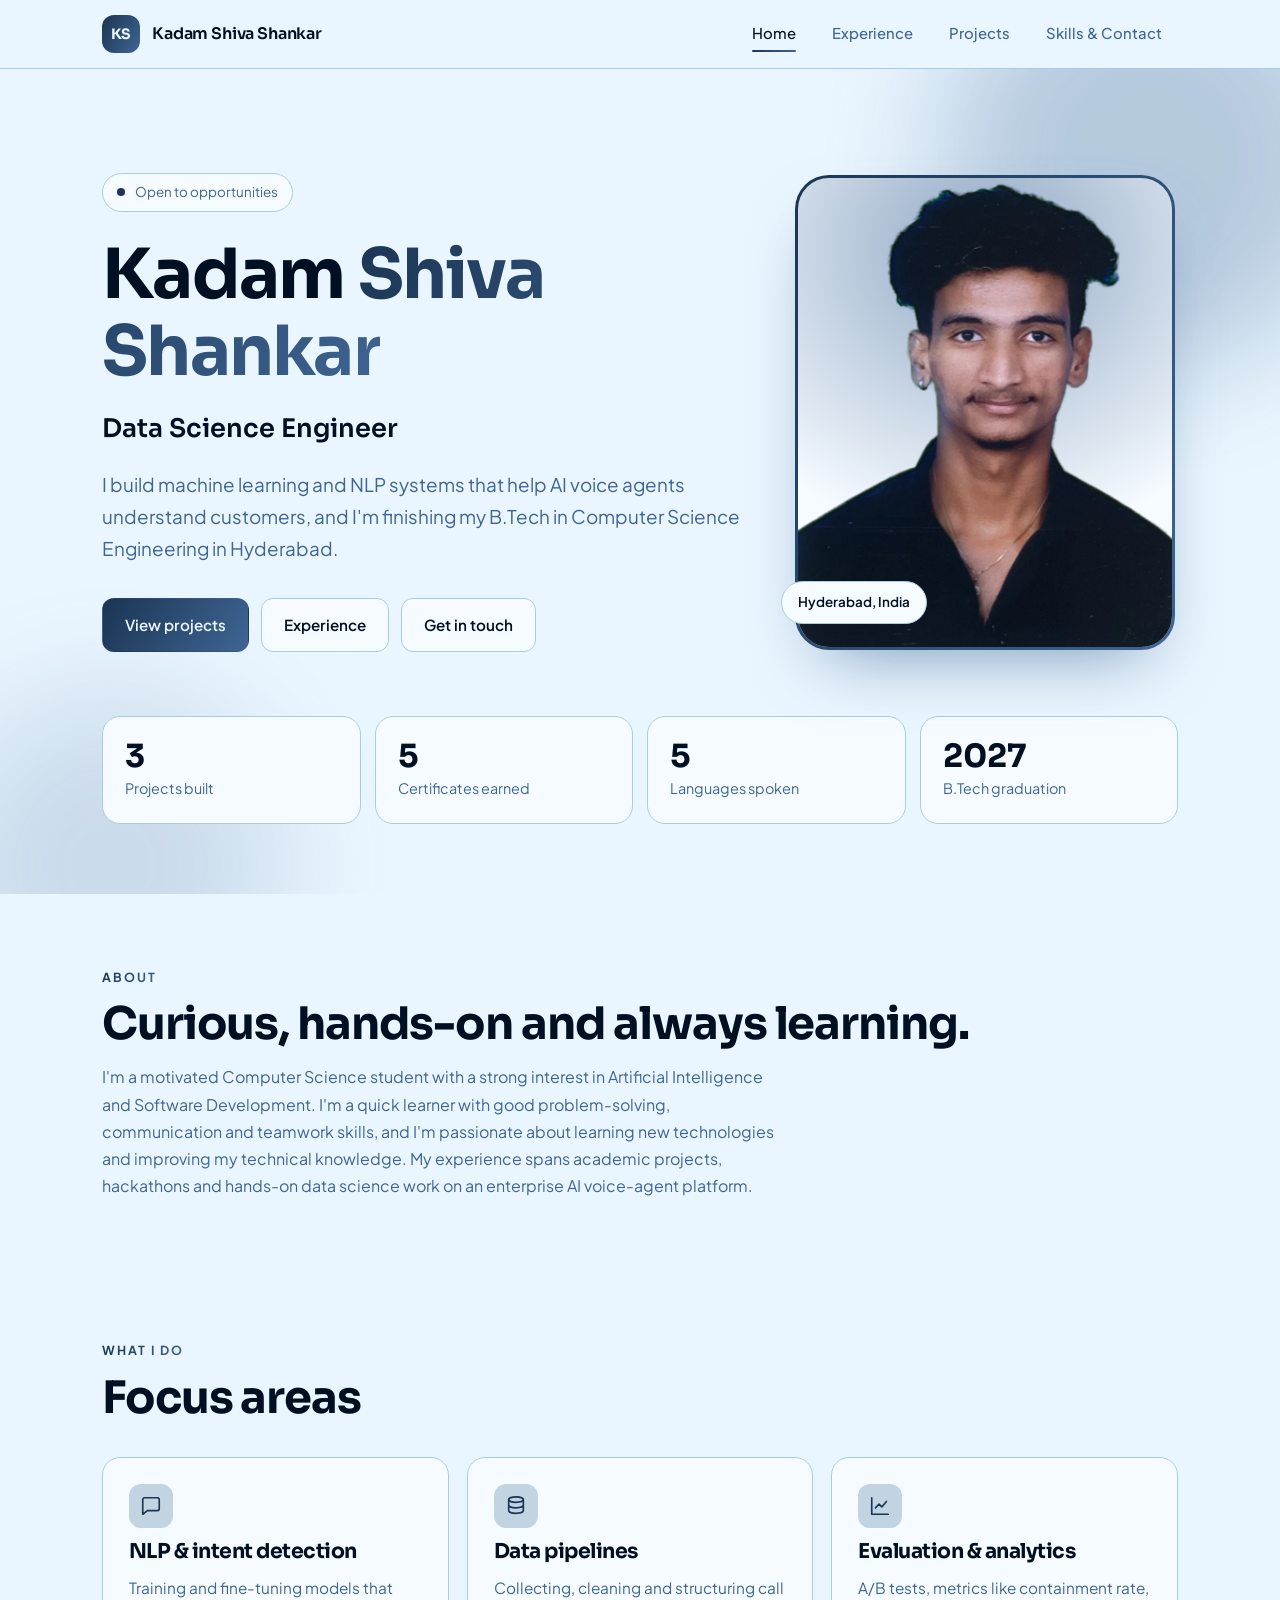
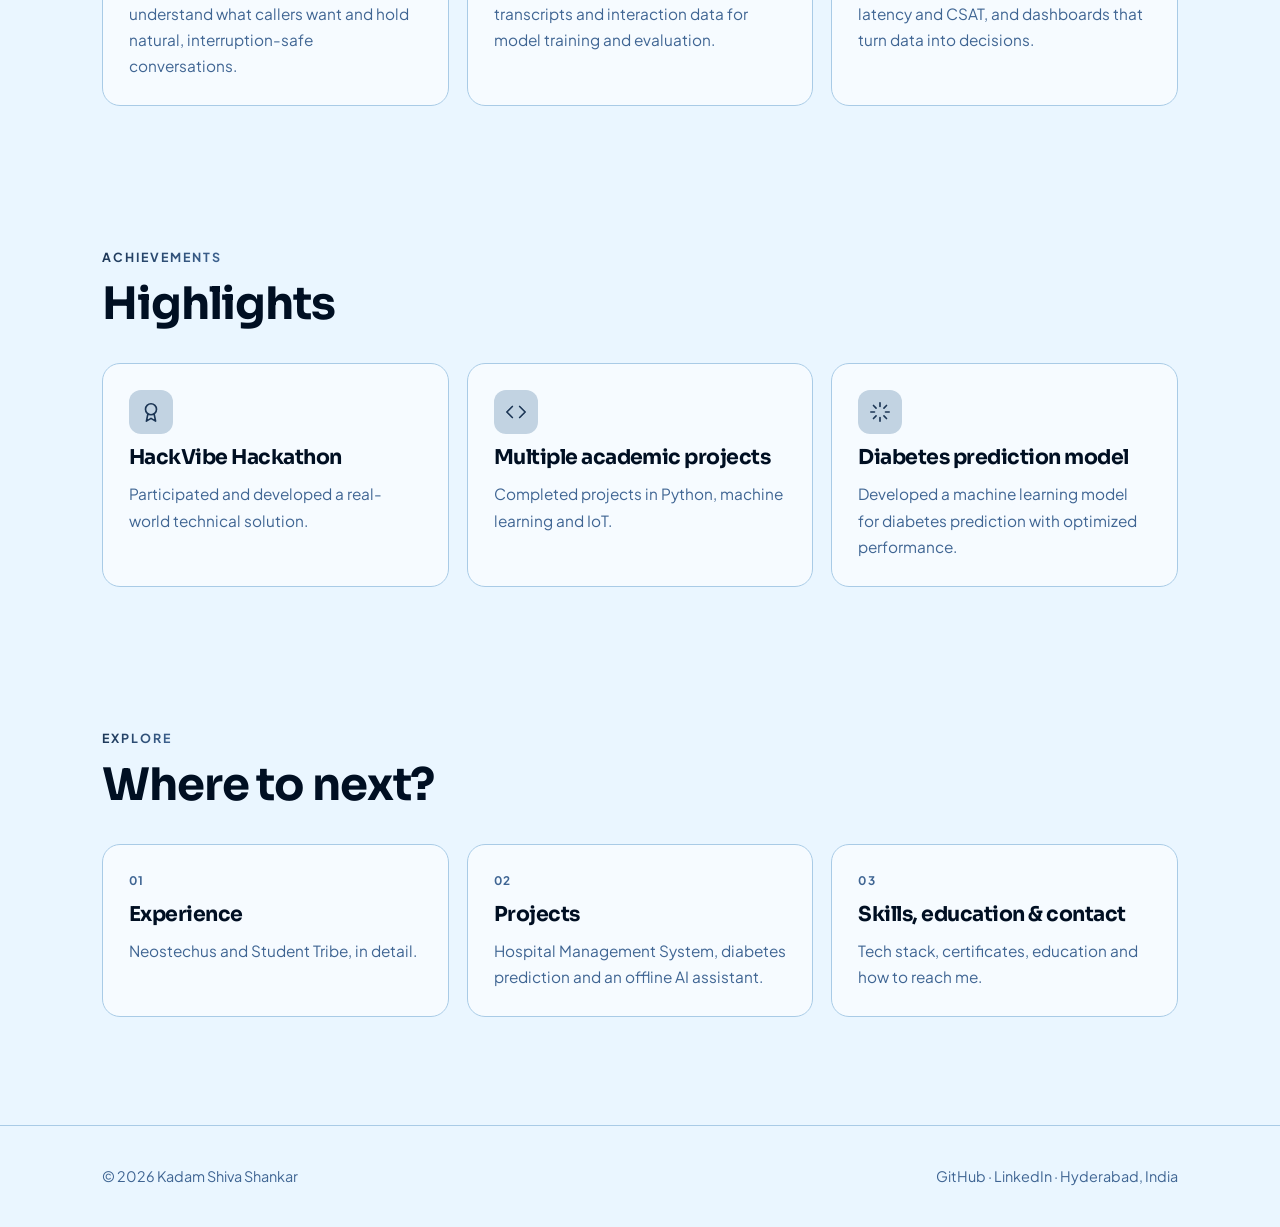
==== index.html @ c7c3165f "Add files via upload" ====
<!doctype html>
<html lang="en">
<head>
<meta charset="utf-8">
<meta name="viewport" content="width=device-width, initial-scale=1">
<title>Kadam Shiva Shankar — Data Science Engineer</title>
<meta name="description" content="Kadam Shiva Shankar is a Data Science Engineer and Computer Science student in Hyderabad, working on machine learning, NLP and AI voice agents.">
<meta property="og:title" content="Kadam Shiva Shankar — Data Science Engineer">
<meta property="og:description" content="Machine learning, NLP and AI voice agents. Based in Hyderabad, India.">
<meta property="og:type" content="website">
<link rel="preconnect" href="https://fonts.googleapis.com">
<link rel="preconnect" href="https://fonts.gstatic.com" crossorigin>
<link href="https://fonts.googleapis.com/css2?family=Plus+Jakarta+Sans:wght@400;500;600&family=Sora:wght@500;600;700&display=swap" rel="stylesheet">
<link rel="canonical" href="https://shivakadam22.com/">
<link rel="stylesheet" href="/styles.css">
</head>
<body>
<header class="nav"><div class="wrap">
  <a class="logo" href="/"><span class="mark">KS</span><span class="full">Kadam Shiva Shankar</span></a>
  <button class="burger" aria-label="Menu" aria-expanded="false">Menu</button>
  <nav class="links">
    <a class="active" href="/">Home</a>
    <a href="/experience">Experience</a>
    <a href="/projects">Projects</a>
    <a href="/skills">Skills &amp; Contact</a>
  </nav>
</div></header>

<main>
<section class="hero">
  <div class="orb o1"></div><div class="orb o2"></div>
  <div class="wrap">
    <div class="hero-grid">
      <div class="hero-text">
        <span class="badge"><i class="dot"></i> Open to opportunities</span>
    <h1>Kadam <span class="grad">Shiva Shankar</span></h1>
    <p class="role-line"><b data-roles="Data Science Engineer|Machine Learning Enthusiast|NLP &amp; AI Voice Agents|Computer Science Engineering Student">Data Science Engineer</b></p>
    <p class="lede">I build machine learning and NLP systems that help AI voice agents understand customers, and I'm finishing my B.Tech in Computer Science Engineering in Hyderabad.</p>
    <div class="cta">
      <a class="btn primary" href="/projects">View projects</a>
      <a class="btn" href="/experience">Experience</a>
      <a class="btn" href="/skills#contact">Get in touch</a>
    </div>
      </div>
      <div class="hero-photo" aria-hidden="false">
        <div class="frame">
          <img src="/profile.webp" width="800" height="1015" alt="Portrait of Kadam Shiva Shankar" fetchpriority="high">
        </div>
        <span class="chip-float">Hyderabad, India</span>
      </div>
    </div>
    <div class="stats">
      <div class="stat reveal"><b data-count="3">0</b><span>Projects built</span></div>
      <div class="stat reveal d1"><b data-count="5">0</b><span>Certificates earned</span></div>
      <div class="stat reveal d2"><b data-count="5">0</b><span>Languages spoken</span></div>
      <div class="stat reveal d3"><b data-count="2027">0</b><span>B.Tech graduation</span></div>
    </div>
  </div>
</section>

<section><div class="wrap">
  <span class="eyebrow">About</span>
  <h2>Curious, hands-on and always learning.</h2>
  <p class="sub">I'm a motivated Computer Science student with a strong interest in Artificial Intelligence and Software Development. I'm a quick learner with good problem-solving, communication and teamwork skills, and I'm passionate about learning new technologies and improving my technical knowledge. My experience spans academic projects, hackathons and hands-on data science work on an enterprise AI voice-agent platform.</p>
</div></section>

<section><div class="wrap">
  <span class="eyebrow">What I do</span>
  <h2>Focus areas</h2>
  <div class="grid">
    <div class="card reveal">
      <span class="ico"><svg viewBox="0 0 24 24" fill="none" stroke="currentColor" stroke-width="1.8" stroke-linecap="round" stroke-linejoin="round"><path d="M21 15a2 2 0 0 1-2 2H8l-5 4V5a2 2 0 0 1 2-2h14a2 2 0 0 1 2 2z"/></svg></span>
      <h3>NLP &amp; intent detection</h3><p>Training and fine-tuning models that understand what callers want and hold natural, interruption-safe conversations.</p></div>
    <div class="card reveal d1">
      <span class="ico"><svg viewBox="0 0 24 24" fill="none" stroke="currentColor" stroke-width="1.8" stroke-linecap="round" stroke-linejoin="round"><ellipse cx="12" cy="5" rx="8" ry="3"/><path d="M4 5v6c0 1.7 3.6 3 8 3s8-1.3 8-3V5M4 11v6c0 1.7 3.6 3 8 3s8-1.3 8-3v-6"/></svg></span>
      <h3>Data pipelines</h3><p>Collecting, cleaning and structuring call transcripts and interaction data for model training and evaluation.</p></div>
    <div class="card reveal d2">
      <span class="ico"><svg viewBox="0 0 24 24" fill="none" stroke="currentColor" stroke-width="1.8" stroke-linecap="round" stroke-linejoin="round"><path d="M3 3v18h18"/><path d="M7 14l4-4 3 3 5-6"/></svg></span>
      <h3>Evaluation &amp; analytics</h3><p>A/B tests, metrics like containment rate, latency and CSAT, and dashboards that turn data into decisions.</p></div>
  </div>
</div></section>

<section><div class="wrap">
  <span class="eyebrow">Achievements</span>
  <h2>Highlights</h2>
  <div class="grid">
    <div class="card reveal"><span class="ico"><svg viewBox="0 0 24 24" fill="none" stroke="currentColor" stroke-width="1.8" stroke-linecap="round" stroke-linejoin="round"><circle cx="12" cy="9" r="6"/><path d="M8.5 14.5L7 22l5-3 5 3-1.5-7.5"/></svg></span><h3>HackVibe Hackathon</h3><p>Participated and developed a real-world technical solution.</p></div>
    <div class="card reveal d1"><span class="ico"><svg viewBox="0 0 24 24" fill="none" stroke="currentColor" stroke-width="1.8" stroke-linecap="round" stroke-linejoin="round"><path d="M16 18l6-6-6-6M8 6l-6 6 6 6"/></svg></span><h3>Multiple academic projects</h3><p>Completed projects in Python, machine learning and IoT.</p></div>
    <div class="card reveal d2"><span class="ico"><svg viewBox="0 0 24 24" fill="none" stroke="currentColor" stroke-width="1.8" stroke-linecap="round" stroke-linejoin="round"><path d="M12 2v4M12 18v4M4.9 4.9l2.8 2.8M16.3 16.3l2.8 2.8M2 12h4M18 12h4M4.9 19.1l2.8-2.8M16.3 7.7l2.8-2.8"/></svg></span><h3>Diabetes prediction model</h3><p>Developed a machine learning model for diabetes prediction with optimized performance.</p></div>
  </div>
</div></section>

<section><div class="wrap">
  <span class="eyebrow">Explore</span>
  <h2>Where to next?</h2>
  <div class="grid">
    <a class="card" href="/experience"><span class="kind">01</span><h3>Experience</h3><p>Neostechus and Student Tribe, in detail.</p></a>
    <a class="card" href="/projects"><span class="kind">02</span><h3>Projects</h3><p>Hospital Management System, diabetes prediction and an offline AI assistant.</p></a>
    <a class="card" href="/skills"><span class="kind">03</span><h3>Skills, education &amp; contact</h3><p>Tech stack, certificates, education and how to reach me.</p></a>
  </div>
</div></section>
</main>

<footer><div class="wrap">
  <span>© 2026 Kadam Shiva Shankar</span>
  <span><a href="https://github.com/buttu22" target="_blank" rel="noopener">GitHub</a> · <a href="https://www.linkedin.com/in/shivakadam-1230063b7" target="_blank" rel="noopener">LinkedIn</a> · Hyderabad, India</span>
</div></footer>
<script src="/script.js"></script>
</body>
</html>
---- styles.css ----
/* ===== Tokens (blue palette: #000f22 #1b3554 #3f6593 #5b86b6 #80aad3 #c0e6fd) ===== */
:root{
  --bg:#000f22;--bg2:#04162b;--card:#0a1d36;--card2:#13294a;--line:#27476c;
  --text:#c0e6fd;--muted:#80aad3;--a1:#c0e6fd;--a2:#80aad3;--a3:#5b86b6;--on:#000f22;
  --grad:linear-gradient(120deg,var(--a1),var(--a3));
  --radius:18px;--max:1120px;
  --head:'Sora',system-ui,sans-serif;--body:'Plus Jakarta Sans',system-ui,sans-serif;
  --shadow:0 20px 50px -24px rgba(0,0,0,.8);
}
@media (prefers-color-scheme: light){
  :root{--bg:#eaf6ff;--bg2:#dcedfb;--card:#f6fbff;--card2:#e2f1fd;--line:#a9cbe6;
    --text:#000f22;--muted:#3f6593;--a1:#1b3554;--a2:#3f6593;--a3:#3f6593;--on:#eaf6ff;--shadow:0 20px 40px -26px rgba(27,53,84,.45)}
}
*{box-sizing:border-box;margin:0;padding:0}
html{scroll-behavior:smooth}
body{background:var(--bg);color:var(--text);font-family:var(--body);line-height:1.7;-webkit-font-smoothing:antialiased;opacity:0;animation:pagein .6s .05s forwards}
body.leaving{animation:pageout .25s forwards}
@keyframes pagein{to{opacity:1}}
@keyframes pageout{to{opacity:0;transform:translateY(-6px)}}
a{color:inherit;text-decoration:none}
button{font:inherit;color:inherit}
h1,h2,h3{font-family:var(--head);line-height:1.12;letter-spacing:-.025em}
.wrap{max-width:var(--max);margin:0 auto;padding:0 22px}
.grad{background:var(--grad);-webkit-background-clip:text;background-clip:text;color:transparent}
::selection{background:color-mix(in srgb,var(--a1) 40%,transparent)}

/* progress */
.progress{position:fixed;top:0;left:0;height:3px;width:0;background:var(--grad);z-index:100;transition:width .1s}

/* ===== Nav ===== */
header.nav{position:sticky;top:0;z-index:60;backdrop-filter:blur(16px) saturate(1.4);background:color-mix(in srgb,var(--bg) 78%,transparent);border-bottom:1px solid var(--line)}
.nav .wrap{display:flex;align-items:center;justify-content:space-between;height:68px}
.logo{display:flex;align-items:center;gap:12px;font-family:var(--head);font-weight:600;letter-spacing:-.01em}
.mark{width:38px;height:38px;border-radius:12px;background:var(--grad);display:grid;place-items:center;color:var(--on);font-weight:700;font-size:.9rem;transition:transform .4s cubic-bezier(.3,1.6,.5,1)}
.logo:hover .mark{transform:rotate(-8deg) scale(1.08)}
.links{display:flex;gap:4px;align-items:center}
.links a{position:relative;padding:9px 16px;border-radius:10px;color:var(--muted);font-size:.93rem;font-weight:500;transition:color .2s}
.links a::after{content:"";position:absolute;left:16px;right:16px;bottom:4px;height:2px;border-radius:2px;background:var(--grad);transform:scaleX(0);transform-origin:left;transition:transform .3s}
.links a:hover{color:var(--text)}
.links a:hover::after,.links a.active::after{transform:scaleX(1)}
.links a.active{color:var(--text)}
.burger{display:none;background:var(--card);border:1px solid var(--line);border-radius:10px;padding:8px 14px;cursor:pointer}
@media(max-width:760px){
  .burger{display:block}
  .links{display:none;position:absolute;top:68px;left:0;right:0;flex-direction:column;align-items:stretch;background:var(--bg);border-bottom:1px solid var(--line);padding:12px 22px 18px}
  .links.open{display:flex;animation:drop .3s}
  .links a::after{left:16px;right:auto;width:28px}
  .logo span.full{display:none}
}
@keyframes drop{from{opacity:0;transform:translateY(-8px)}}

/* ===== Hero ===== */
.hero{padding:104px 0 70px;position:relative;overflow:hidden}
.orb{position:absolute;border-radius:50%;filter:blur(60px);opacity:.5;pointer-events:none;animation:float 14s ease-in-out infinite}
.orb.o1{width:420px;height:420px;background:var(--a3);top:-120px;right:-80px;opacity:.3}
.orb.o2{width:340px;height:340px;background:var(--a2);bottom:-140px;left:-60px;opacity:.18;animation-delay:-6s}
@keyframes float{50%{transform:translate(30px,24px) scale(1.06)}}
.hero .wrap{position:relative}
.badge{display:inline-flex;gap:10px;align-items:center;font-size:.84rem;color:var(--muted);border:1px solid var(--line);padding:7px 14px;border-radius:999px;background:var(--card)}
.dot{width:8px;height:8px;border-radius:50%;background:var(--a1);animation:pulse 2s infinite}
@keyframes pulse{0%{box-shadow:0 0 0 0 color-mix(in srgb,var(--a1) 55%,transparent)}100%{box-shadow:0 0 0 10px color-mix(in srgb,var(--a1) 0%,transparent)}}
.hero h1{font-size:clamp(2.6rem,8.4vw,5.6rem);margin:24px 0 16px;font-weight:700}
.role-line{font-family:var(--head);font-size:clamp(1.1rem,2.6vw,1.6rem);color:var(--muted);height:1.6em;overflow:hidden}
.role-line b{display:inline-block;font-weight:600;color:var(--text);transition:transform .45s,opacity .45s}
.role-line b.out{transform:translateY(-100%);opacity:0}
.lede{margin-top:20px;font-size:clamp(1rem,2vw,1.18rem);color:var(--muted);max-width:640px}
.cta{display:flex;flex-wrap:wrap;gap:12px;margin-top:34px}
.btn{position:relative;overflow:hidden;display:inline-flex;align-items:center;gap:10px;padding:13px 22px;border-radius:12px;font-weight:600;font-size:.95rem;border:1px solid var(--line);background:var(--card);cursor:pointer;transition:transform .2s,border-color .2s,box-shadow .2s}
.btn:hover{transform:translateY(-3px);border-color:var(--a1);box-shadow:0 12px 28px -14px var(--a1)}
.btn:active{transform:translateY(0) scale(.97)}
.btn.primary{background:var(--grad);color:var(--on);border-color:transparent}
.ripple{position:absolute;border-radius:50%;background:rgba(255,255,255,.45);transform:scale(0);animation:rip .6s linear;pointer-events:none}
@keyframes rip{to{transform:scale(4);opacity:0}}
.stats{display:grid;grid-template-columns:repeat(auto-fit,minmax(190px,1fr));gap:14px;margin-top:64px}
.stat{padding:22px;border:1px solid var(--line);border-radius:var(--radius);background:var(--card);transition:transform .3s,border-color .3s}
.stat:hover{transform:translateY(-4px);border-color:var(--a1)}
.stat b{display:block;font-family:var(--head);font-size:2rem;line-height:1.1}
.stat span{color:var(--muted);font-size:.9rem}

/* ===== Sections ===== */
section{padding:68px 0}
.eyebrow{display:inline-block;font-size:.78rem;letter-spacing:.16em;text-transform:uppercase;font-weight:700;background:var(--grad);-webkit-background-clip:text;background-clip:text;color:transparent}
h2{font-size:clamp(1.8rem,4.4vw,2.8rem);margin:10px 0 14px}
.sub{color:var(--muted);max-width:680px}
.page-head{padding:78px 0 10px}
.page-head h1{font-size:clamp(2.2rem,6vw,3.7rem);margin:12px 0 14px}

/* ===== Cards ===== */
.grid{display:grid;gap:18px;grid-template-columns:repeat(auto-fill,minmax(300px,1fr));margin-top:34px}
.card{position:relative;background:var(--card);border:1px solid var(--line);border-radius:var(--radius);padding:26px;transition:transform .3s,border-color .3s,box-shadow .3s;display:flex;flex-direction:column;gap:12px;overflow:hidden}
.card::before{content:"";position:absolute;inset:0;background:radial-gradient(380px circle at var(--mx,50%) var(--my,0%),color-mix(in srgb,var(--a1) 18%,transparent),transparent 60%);opacity:0;transition:opacity .3s;pointer-events:none}
.card:hover{transform:translateY(-5px);border-color:color-mix(in srgb,var(--a1) 65%,var(--line));box-shadow:var(--shadow)}
.card:hover::before{opacity:1}
.card h3{font-size:1.28rem}
.card p{color:var(--muted);font-size:.96rem}
.kind{font-size:.74rem;color:var(--a2);text-transform:uppercase;letter-spacing:.12em;font-weight:700}
.ico{width:44px;height:44px;border-radius:12px;background:color-mix(in srgb,var(--a1) 16%,var(--card2));display:grid;place-items:center;color:var(--a1)}
.ico svg{width:22px;height:22px}
.tags{display:flex;flex-wrap:wrap;gap:8px}
.tag{font-size:.78rem;padding:5px 11px;border-radius:999px;border:1px solid var(--line);color:var(--muted);background:var(--card2)}

/* project accordion cards */
.proj{cursor:pointer;text-align:left;width:100%}
.proj .head{display:flex;justify-content:space-between;gap:12px;align-items:flex-start}
.chev{flex:none;width:34px;height:34px;border-radius:10px;border:1px solid var(--line);display:grid;place-items:center;transition:transform .35s,background .3s,border-color .3s}
.proj.open .chev{transform:rotate(180deg);background:var(--grad);border-color:transparent;color:var(--on)}
.more{display:grid;grid-template-rows:0fr;transition:grid-template-rows .45s cubic-bezier(.3,.8,.3,1)}
.more>div{overflow:hidden}
.proj.open .more{grid-template-rows:1fr}
.proj.open{border-color:var(--a1);box-shadow:0 0 0 1px var(--a1),var(--shadow)}
.facts{display:grid;gap:10px;margin-top:10px;padding-top:16px;border-top:1px dashed var(--line)}
.facts div{display:grid;grid-template-columns:100px 1fr;gap:10px;font-size:.92rem}
.facts dt{color:var(--a2);font-weight:600}
.facts dd{color:var(--muted)}
.hint{font-size:.8rem;color:var(--muted);display:flex;align-items:center;gap:6px}

/* filters + tabs */
.filters,.tabs{display:flex;flex-wrap:wrap;gap:8px;margin-top:30px}
.chip,.tab{border:1px solid var(--line);background:var(--card);color:var(--muted);padding:9px 18px;border-radius:999px;cursor:pointer;font-size:.9rem;font-weight:500;transition:all .25s}
.chip:hover,.tab:hover{color:var(--text);border-color:var(--a1);transform:translateY(-2px)}
.chip.on,.tab.on{background:var(--grad);color:var(--on);border-color:transparent;font-weight:600}
[data-cat].hide{display:none}
[data-cat].pop{animation:pop .45s cubic-bezier(.3,1.4,.5,1)}
@keyframes pop{from{opacity:0;transform:scale(.94) translateY(10px)}}

/* skills */
.panel{display:none;margin-top:22px}
.panel.on{display:block;animation:pop .45s}
.skills{display:flex;flex-wrap:wrap;gap:12px}
.skill{border:1px solid var(--line);background:var(--card);padding:12px 20px;border-radius:14px;cursor:pointer;font-weight:600;transition:all .25s}
.skill:hover{transform:translateY(-3px);border-color:var(--a1)}
.skill.on{background:var(--grad);color:var(--on);border-color:transparent;transform:translateY(-3px) scale(1.04);box-shadow:0 14px 30px -14px var(--a1)}
.skill.bounce{animation:bounce .4s}
@keyframes bounce{40%{transform:scale(1.12)}}
.used{margin-top:20px;padding:18px 20px;border-radius:14px;border:1px dashed var(--a1);background:color-mix(in srgb,var(--a1) 8%,var(--card));color:var(--muted);min-height:62px;transition:all .3s}
.used b{color:var(--text)}

/* timeline */
.timeline{margin-top:38px;display:grid;gap:22px}
.role{position:relative;display:grid;grid-template-columns:170px 1fr;gap:30px;padding:30px;border:1px solid var(--line);border-radius:var(--radius);background:var(--card);transition:border-color .3s,transform .3s}
.role:hover{border-color:color-mix(in srgb,var(--a1) 60%,var(--line))}
.role .when b{display:block;font-family:var(--head);font-size:1.02rem;background:var(--grad);-webkit-background-clip:text;background-clip:text;color:transparent}
.role .when{color:var(--muted);font-size:.9rem}
.role h3{font-size:1.5rem}
.role .org{color:var(--a2);font-weight:600;margin:4px 0 14px}
.role ul{padding-left:20px;display:grid;gap:9px;color:var(--muted)}
.role li::marker{color:var(--a1)}
.role li.extra{display:none}
.role.expanded li.extra{display:list-item;animation:pop .4s}
.role .tags{margin-top:18px}
.toggle{margin-top:16px;background:none;border:1px solid var(--line);border-radius:10px;padding:8px 16px;cursor:pointer;color:var(--text);font-size:.88rem;font-weight:600;transition:all .25s}
.toggle:hover{border-color:var(--a1);background:var(--card2)}
@media(max-width:760px){.role{grid-template-columns:1fr;gap:12px;padding:22px}}

/* education */
.edu{position:relative;margin-top:30px;display:grid;gap:18px;padding-left:30px}
.edu::before{content:"";position:absolute;left:7px;top:8px;bottom:8px;width:2px;background:linear-gradient(var(--a1),var(--a2));opacity:.5}
.edu .item{position:relative;padding:22px 24px;border:1px solid var(--line);border-radius:var(--radius);background:var(--card);transition:transform .3s,border-color .3s}
.edu .item:hover{transform:translateX(6px);border-color:var(--a1)}
.edu .item::before{content:"";position:absolute;left:-30px;top:30px;width:16px;height:16px;border-radius:50%;background:var(--bg);border:3px solid var(--a1)}
.edu .item .yr{color:var(--a2);font-size:.85rem;font-weight:700}
.edu .item h3{font-size:1.15rem;margin:4px 0}
.edu .item p{color:var(--muted);font-size:.93rem}

/* contact */
.contact{display:grid;gap:14px;margin-top:28px;max-width:720px}
.row{display:flex;justify-content:space-between;align-items:center;gap:12px;padding:18px 22px;border:1px solid var(--line);border-radius:14px;background:var(--card);transition:all .25s;flex-wrap:wrap}
a.row:hover,.row.copy:hover{border-color:var(--a1);transform:translateX(6px)}
.row .k{color:var(--muted);font-size:.88rem;text-transform:uppercase;letter-spacing:.1em;font-weight:600}
.copy{cursor:pointer;width:100%;text-align:left}
.copy .act{font-size:.82rem;color:var(--a2);font-weight:600}
.toast{position:fixed;left:50%;bottom:28px;transform:translate(-50%,30px);background:var(--grad);color:var(--on);padding:12px 22px;border-radius:12px;font-weight:700;opacity:0;pointer-events:none;transition:all .35s;z-index:120}
.toast.show{opacity:1;transform:translate(-50%,0)}

footer{border-top:1px solid var(--line);padding:38px 0;color:var(--muted);font-size:.9rem;margin-top:40px}
footer .wrap{display:flex;justify-content:space-between;gap:16px;flex-wrap:wrap}
footer a:hover{color:var(--text)}

.reveal{opacity:0;transform:translateY(22px);transition:opacity .7s,transform .7s cubic-bezier(.2,.8,.2,1)}
.reveal.in{opacity:1;transform:none}
.d1{transition-delay:.08s}.d2{transition-delay:.16s}.d3{transition-delay:.24s}.d4{transition-delay:.32s}
@media(prefers-reduced-motion:reduce){
  *{animation:none!important;transition:none!important}
  body{opacity:1}.reveal{opacity:1;transform:none}html{scroll-behavior:auto}
}

/* contact icons */
.row{justify-content:flex-start;gap:16px;flex-wrap:nowrap}
.row .ic{flex:none;width:46px;height:46px;border-radius:13px;display:grid;place-items:center;background:color-mix(in srgb,var(--a1) 15%,var(--card2));color:var(--a1);transition:all .3s}
.row .ic svg{width:22px;height:22px}
.row .val{flex:1;min-width:0;overflow-wrap:anywhere}
.row .act{flex:none;margin-left:auto}
a.row:hover .ic,.row.copy:hover .ic{background:var(--grad);color:var(--on);transform:rotate(-6deg) scale(1.08)}

/* ===== Hero with photo ===== */
.hero-grid{display:grid;grid-template-columns:1.25fr .75fr;gap:48px;align-items:center}
.hero-grid h1{font-size:clamp(2.5rem,5.4vw,4.6rem)}
.hero-photo{position:relative;justify-self:center;width:min(100%,380px)}
.frame{position:relative;aspect-ratio:4/5;border-radius:34px;padding:3px;background:var(--grad);box-shadow:0 30px 70px -30px color-mix(in srgb,var(--a3) 70%,transparent);animation:floaty 7s ease-in-out infinite;transition:transform .5s cubic-bezier(.2,.8,.2,1)}
.frame::before{content:"";position:absolute;inset:3px;border-radius:31px;background:radial-gradient(120% 90% at 50% 15%,color-mix(in srgb,var(--a3) 55%,var(--card)),var(--card) 70%)}
.frame img{position:relative;display:block;width:100%;height:100%;object-fit:cover;object-position:50% 12%;border-radius:31px}
.hero-photo:hover .frame{transform:rotate(-1.5deg) scale(1.025)}
@keyframes floaty{50%{transform:translateY(-10px)}}
.chip-float{position:absolute;left:-14px;bottom:26px;padding:9px 16px;border-radius:999px;background:var(--card);border:1px solid var(--line);color:var(--text);font-size:.84rem;font-weight:600;box-shadow:var(--shadow);animation:floaty 7s -3s ease-in-out infinite}
@media(max-width:860px){
  .hero-grid{grid-template-columns:1fr;gap:34px}
  .hero-photo{order:-1;width:min(66%,260px)}
  .hero-grid h1{font-size:clamp(2.3rem,10vw,3.4rem)}
  .chip-float{left:50%;transform:translateX(-50%);bottom:-14px;white-space:nowrap}
}
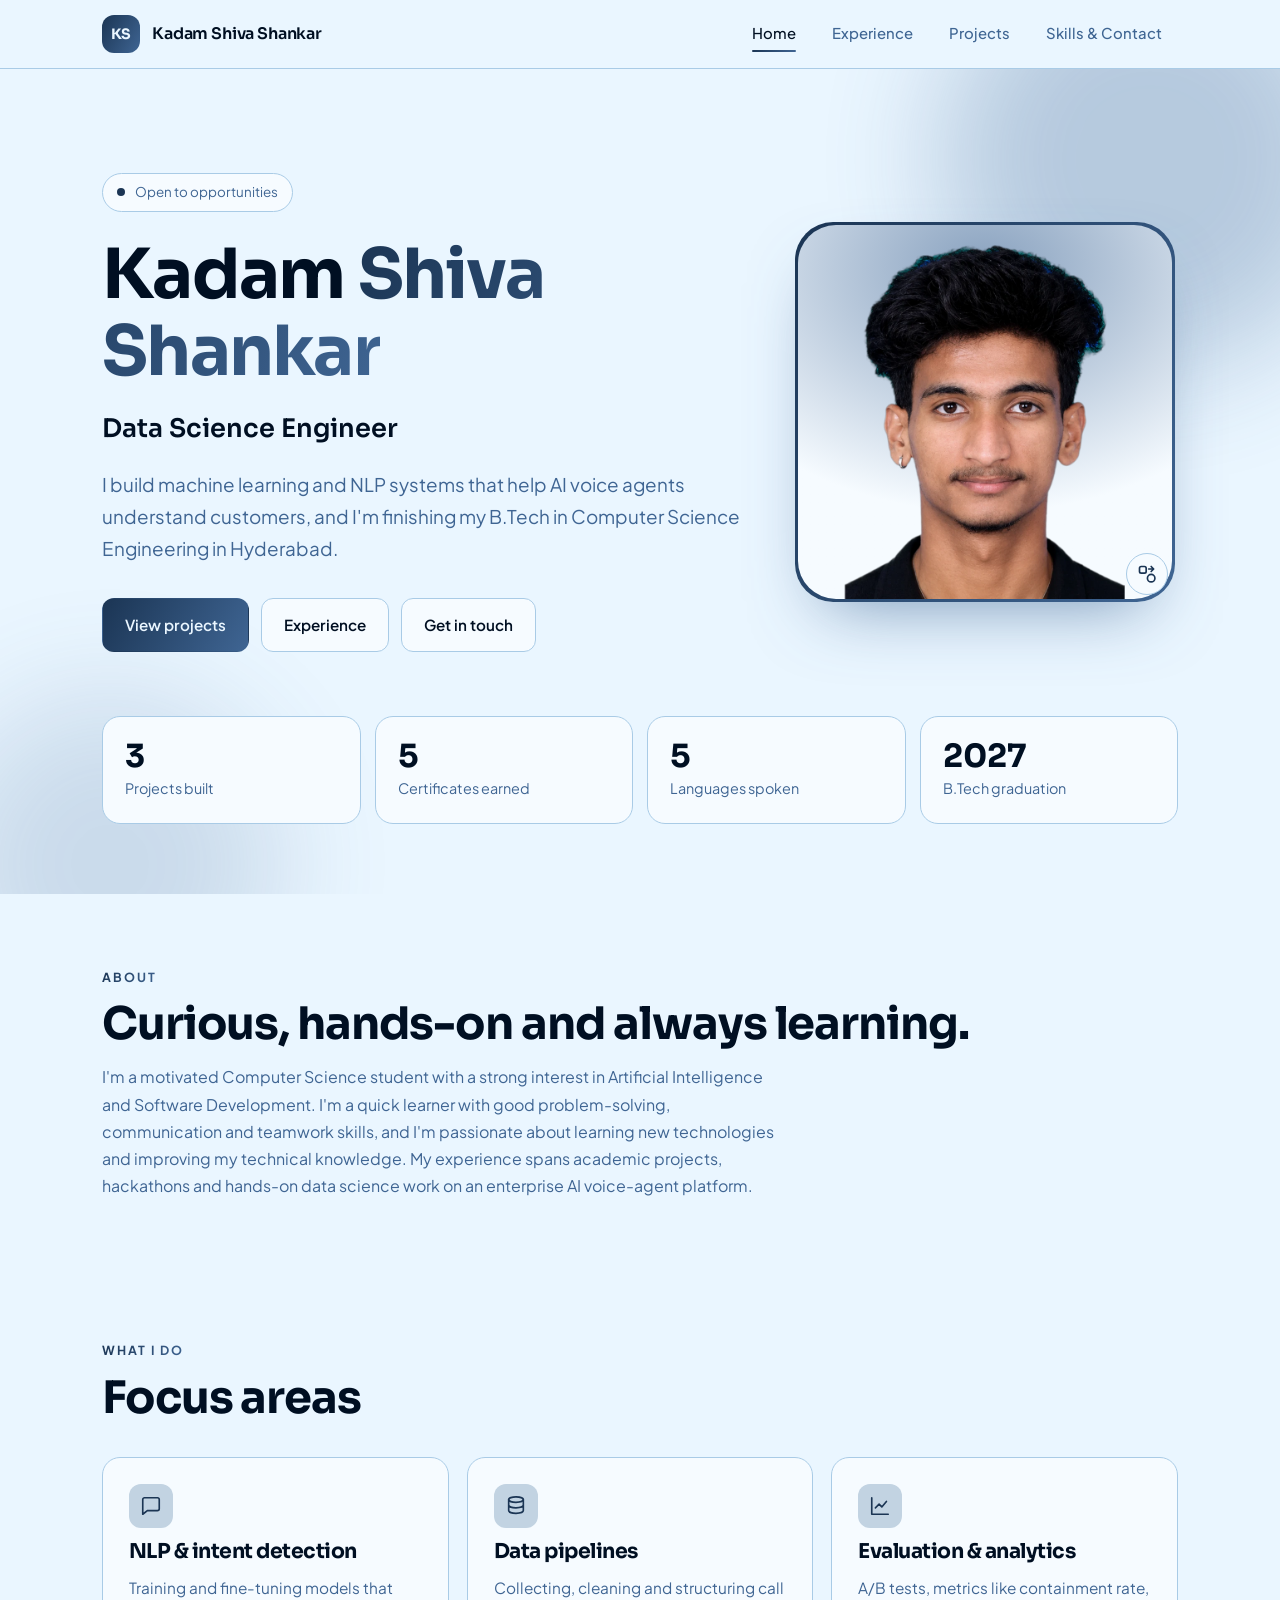
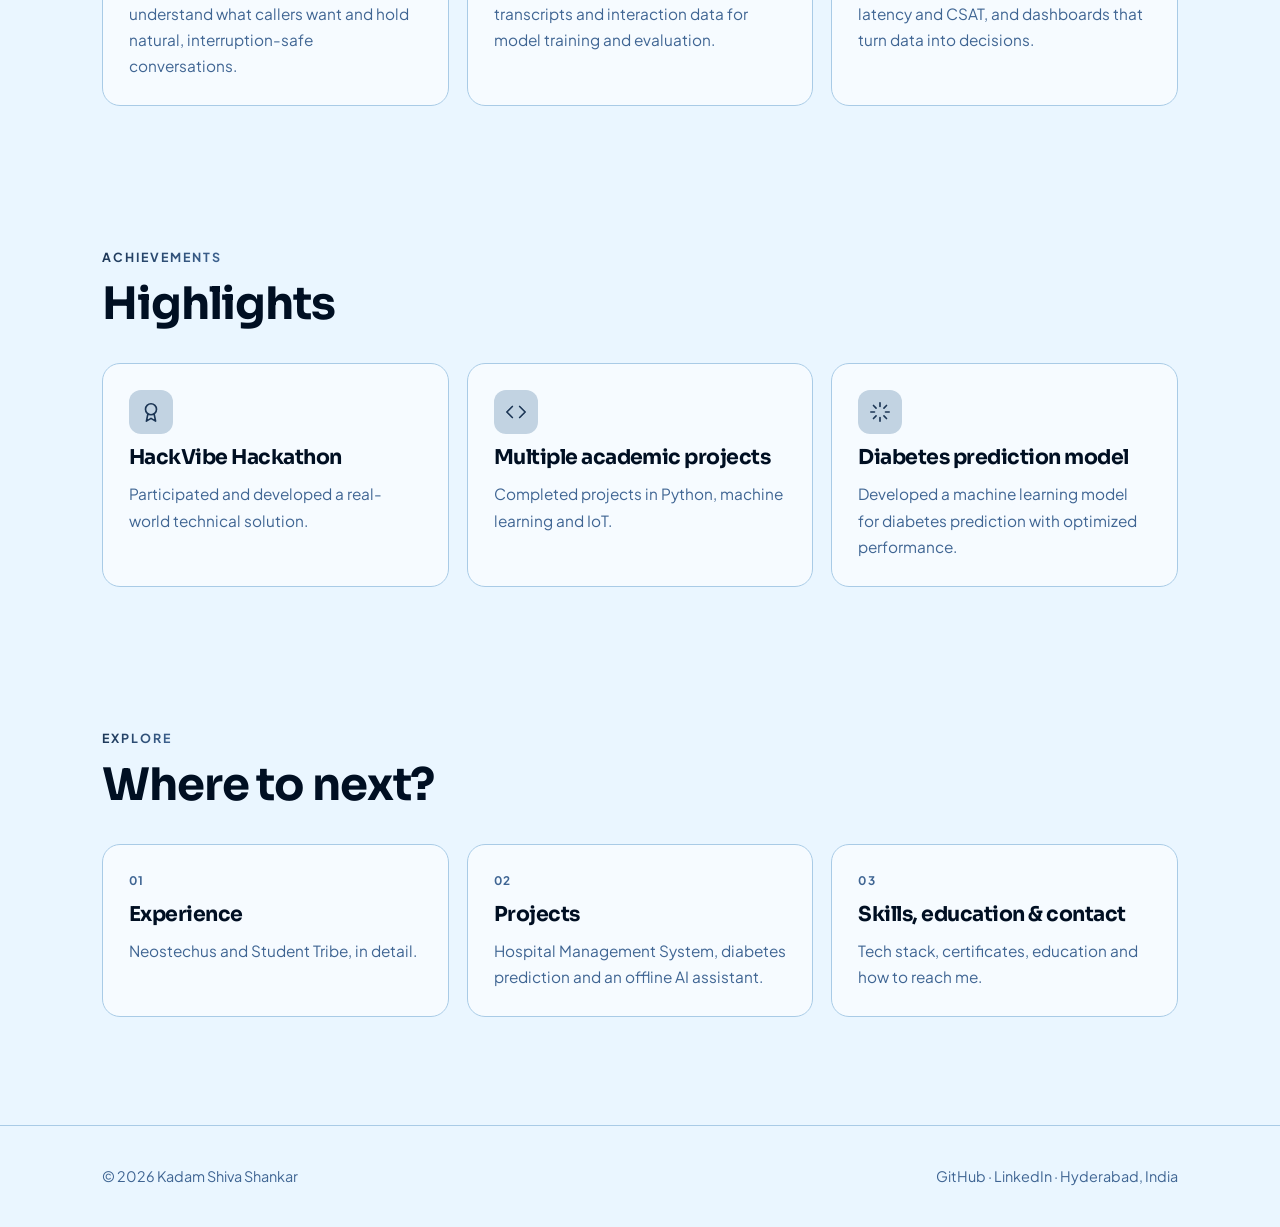
==== commit 221befb2: "Add files via upload" ====
--- a/index.html
+++ b/index.html
@@ -42,11 +42,11 @@
       <a class="btn" href="/skills#contact">Get in touch</a>
     </div>
       </div>
-      <div class="hero-photo" aria-hidden="false">
-        <div class="frame">
-          <img src="/profile.webp" width="800" height="1015" alt="Portrait of Kadam Shiva Shankar" fetchpriority="high">
-        </div>
-        <span class="chip-float">Hyderabad, India</span>
+      <div class="hero-photo">
+        <button class="frame" type="button" aria-pressed="false" aria-label="Change photo shape" title="Click to change the shape">
+          <img src="/profile.webp" width="900" height="900" alt="Portrait of Kadam Shiva Shankar" fetchpriority="high">
+          <span class="swap" aria-hidden="true"><svg viewBox="0 0 24 24" fill="none" stroke="currentColor" stroke-width="2" stroke-linecap="round" stroke-linejoin="round"><rect x="3" y="3" width="8" height="8" rx="2"/><circle cx="17" cy="17" r="4.5"/><path d="M14 6h5M17 3l3 3-3 3"/></svg></span>
+        </button>
       </div>
     </div>
     <div class="stats">
--- a/styles.css
+++ b/styles.css
@@ -196,15 +196,23 @@
 .hero-grid{display:grid;grid-template-columns:1.25fr .75fr;gap:48px;align-items:center}
 .hero-grid h1{font-size:clamp(2.5rem,5.4vw,4.6rem)}
 .hero-photo{position:relative;justify-self:center;width:min(100%,380px)}
-.frame{position:relative;aspect-ratio:4/5;border-radius:34px;padding:3px;background:var(--grad);box-shadow:0 30px 70px -30px color-mix(in srgb,var(--a3) 70%,transparent);animation:floaty 7s ease-in-out infinite;transition:transform .5s cubic-bezier(.2,.8,.2,1)}
-.frame::before{content:"";position:absolute;inset:3px;border-radius:31px;background:radial-gradient(120% 90% at 50% 15%,color-mix(in srgb,var(--a3) 55%,var(--card)),var(--card) 70%)}
-.frame img{position:relative;display:block;width:100%;height:100%;object-fit:cover;object-position:50% 12%;border-radius:31px}
-.hero-photo:hover .frame{transform:rotate(-1.5deg) scale(1.025)}
+.frame{position:relative;display:block;width:100%;aspect-ratio:1/1;padding:3px;border:0;border-radius:38px;background:var(--grad);cursor:pointer;box-shadow:0 30px 70px -30px color-mix(in srgb,var(--a3) 70%,transparent);animation:floaty 7s ease-in-out infinite;transition:border-radius .7s cubic-bezier(.65,0,.35,1),box-shadow .4s,filter .3s;-webkit-tap-highlight-color:transparent}
+.frame.round{border-radius:50%}
+.frame::before{content:"";position:absolute;inset:3px;border-radius:inherit;background:radial-gradient(120% 90% at 50% 12%,color-mix(in srgb,var(--a3) 60%,var(--card)),var(--card) 72%)}
+.frame img{position:relative;display:block;width:100%;height:100%;object-fit:cover;border-radius:inherit;transition:transform .7s cubic-bezier(.65,0,.35,1)}
+.frame:hover{box-shadow:0 36px 80px -28px color-mix(in srgb,var(--a1) 55%,transparent)}
+.frame:hover img{transform:scale(1.04)}
+.frame:active img{transform:scale(.98)}
+.frame:focus-visible{outline:3px solid var(--a1);outline-offset:6px}
+.swap{position:absolute;right:2%;bottom:2%;width:42px;height:42px;border-radius:50%;display:grid;place-items:center;background:var(--card);color:var(--a1);border:1px solid var(--line);box-shadow:var(--shadow);transition:transform .7s cubic-bezier(.65,0,.35,1),background .3s,color .3s}
+.swap svg{width:20px;height:20px}
+.frame:hover .swap{background:var(--grad);color:var(--on);border-color:transparent}
+.frame.round .swap{transform:rotate(180deg)}
+.frame.round{animation-name:floaty}
 @keyframes floaty{50%{transform:translateY(-10px)}}
-.chip-float{position:absolute;left:-14px;bottom:26px;padding:9px 16px;border-radius:999px;background:var(--card);border:1px solid var(--line);color:var(--text);font-size:.84rem;font-weight:600;box-shadow:var(--shadow);animation:floaty 7s -3s ease-in-out infinite}
 @media(max-width:860px){
   .hero-grid{grid-template-columns:1fr;gap:34px}
-  .hero-photo{order:-1;width:min(66%,260px)}
+  .hero-photo{order:-1;width:min(70%,280px)}
   .hero-grid h1{font-size:clamp(2.3rem,10vw,3.4rem)}
-  .chip-float{left:50%;transform:translateX(-50%);bottom:-14px;white-space:nowrap}
-}
+  .swap{width:38px;height:38px}
+}
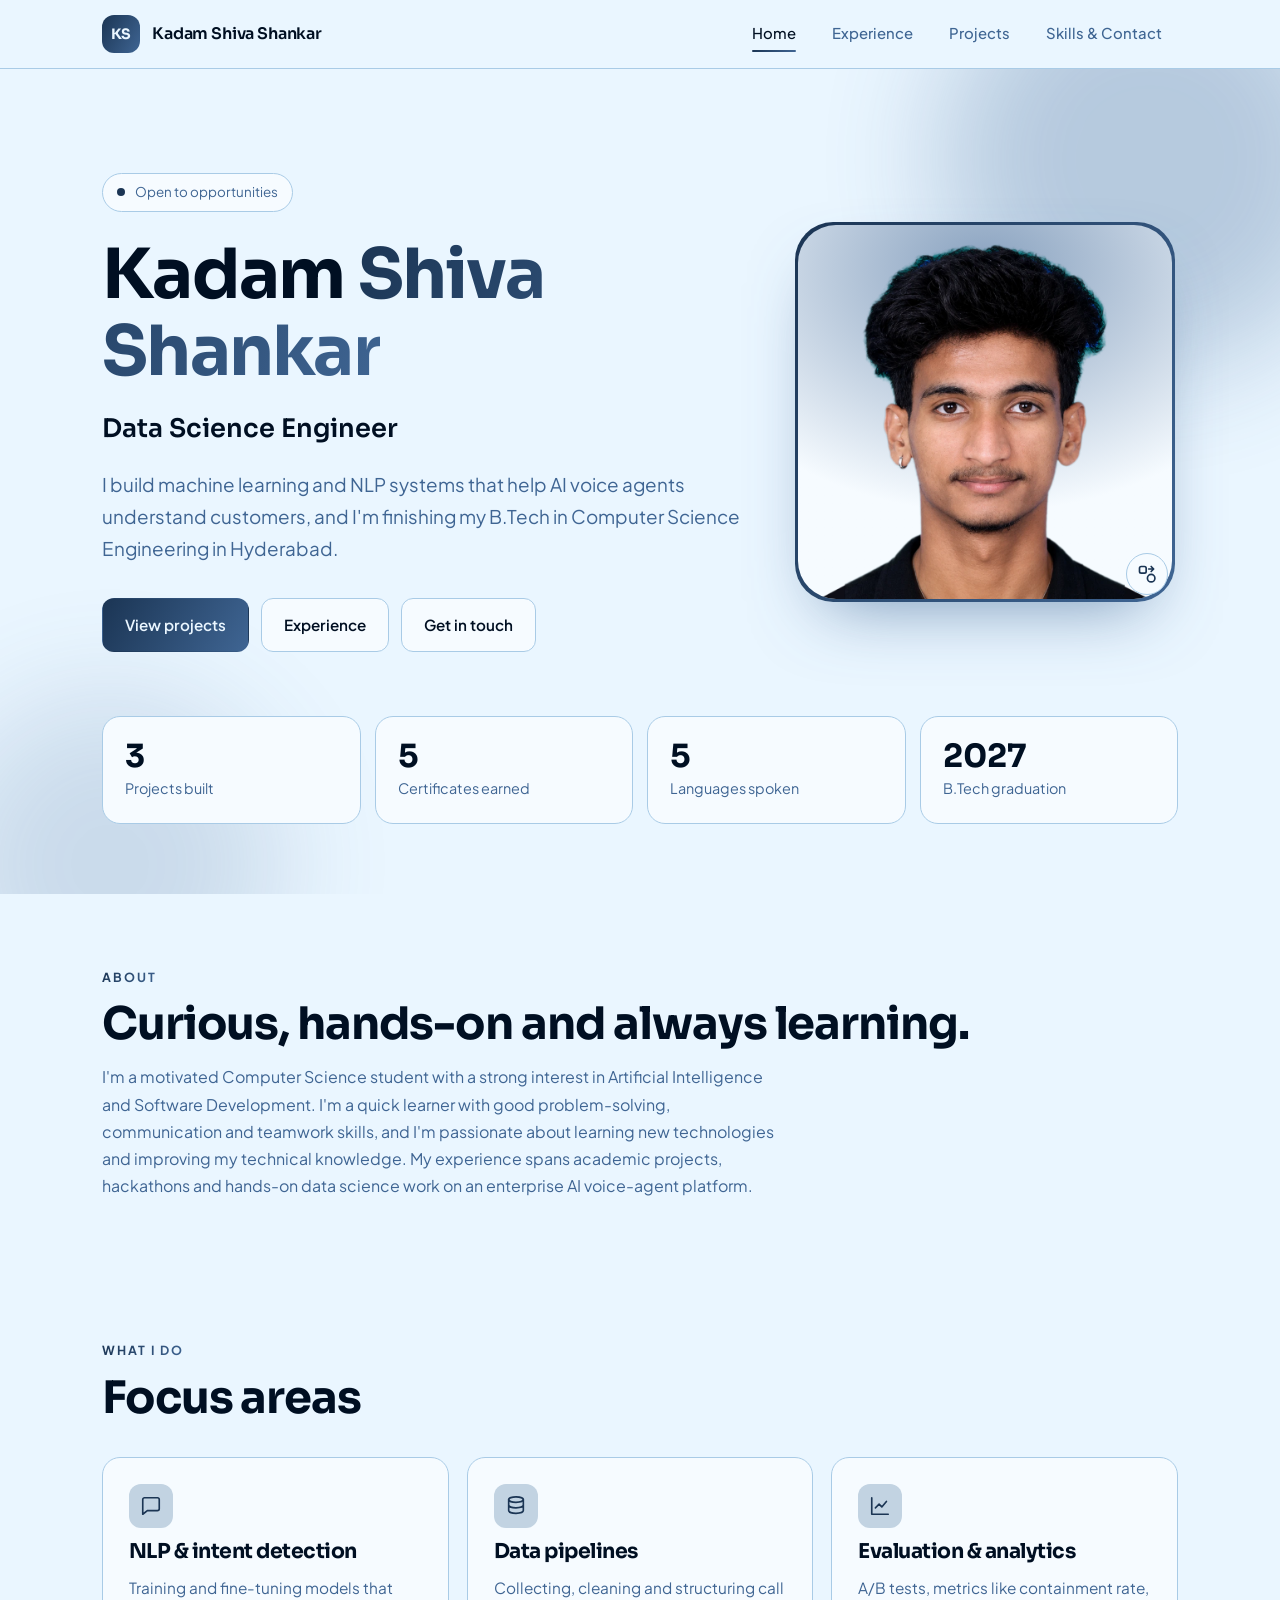
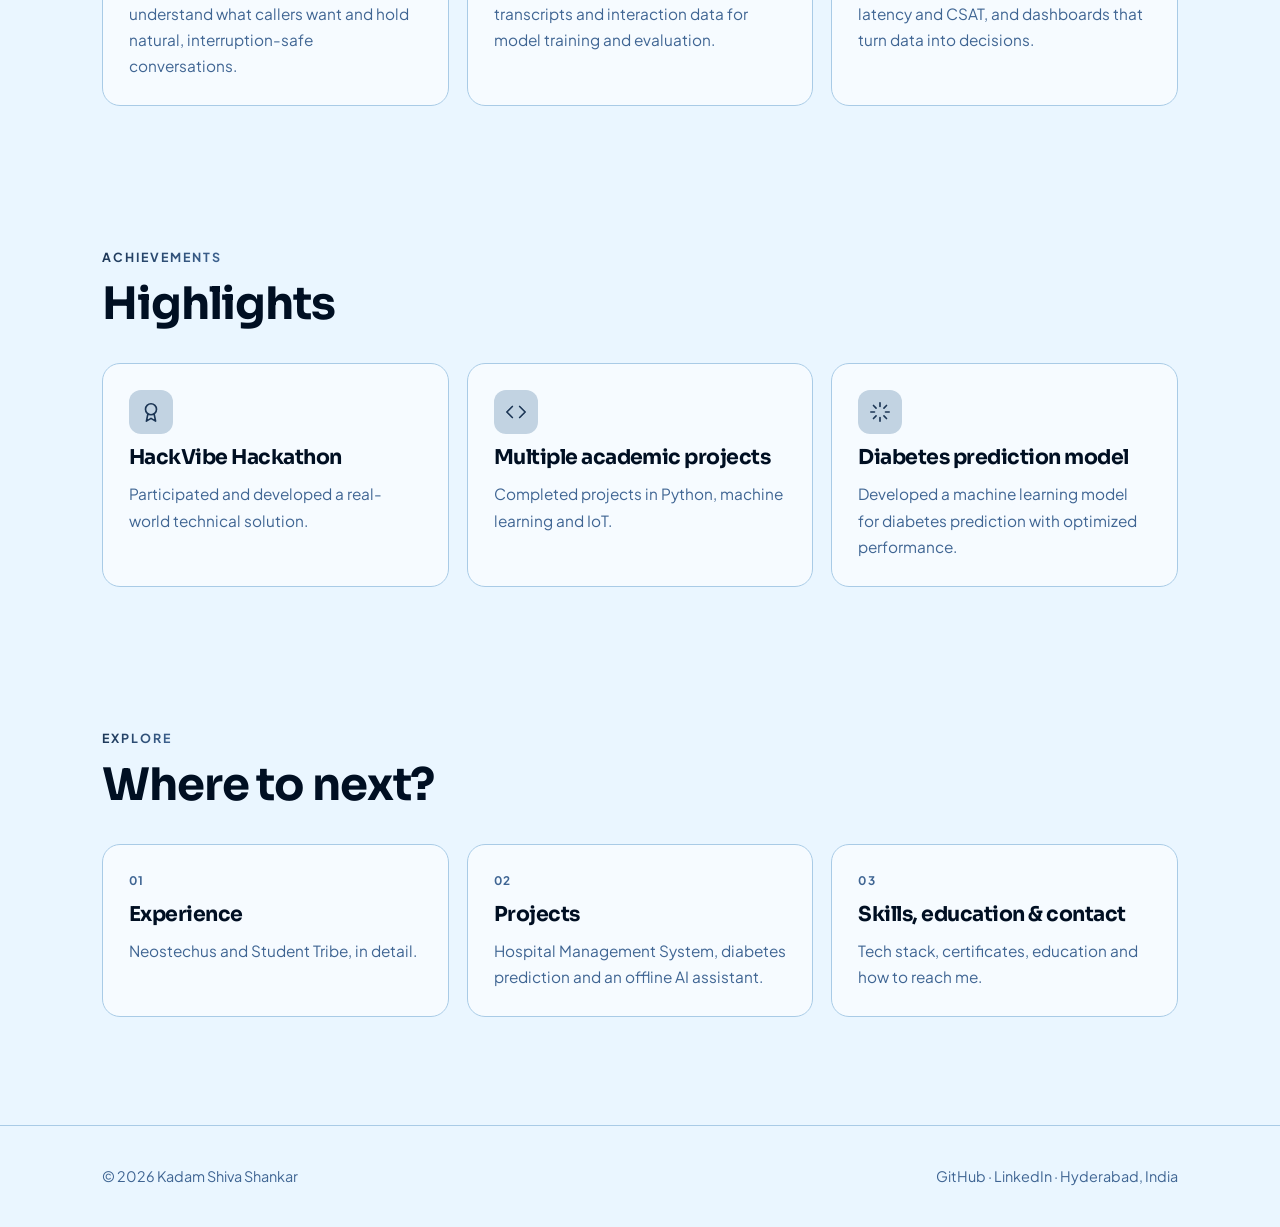
==== commit 7a11ef5b: "Add files via upload" ====
--- a/index.html
+++ b/index.html
@@ -44,7 +44,7 @@
       </div>
       <div class="hero-photo">
         <button class="frame" type="button" aria-pressed="false" aria-label="Change photo shape" title="Click to change the shape">
-          <img src="/profile.webp" width="900" height="900" alt="Portrait of Kadam Shiva Shankar" fetchpriority="high">
+          <img src="/shiva-photo.webp" width="900" height="900" alt="Portrait of Kadam Shiva Shankar" fetchpriority="high">
           <span class="swap" aria-hidden="true"><svg viewBox="0 0 24 24" fill="none" stroke="currentColor" stroke-width="2" stroke-linecap="round" stroke-linejoin="round"><rect x="3" y="3" width="8" height="8" rx="2"/><circle cx="17" cy="17" r="4.5"/><path d="M14 6h5M17 3l3 3-3 3"/></svg></span>
         </button>
       </div>
@@ -103,7 +103,7 @@
 
 <footer><div class="wrap">
   <span>© 2026 Kadam Shiva Shankar</span>
-  <span><a href="https://github.com/buttu22" target="_blank" rel="noopener">GitHub</a> · <a href="https://www.linkedin.com/in/shivakadam-1230063b7" target="_blank" rel="noopener">LinkedIn</a> · Hyderabad, India</span>
+  <span><a href="https://github.com/kadamshivashankar22" target="_blank" rel="noopener">GitHub</a> · <a href="https://www.linkedin.com/in/shivakadam-1230063b7" target="_blank" rel="noopener">LinkedIn</a> · Hyderabad, India</span>
 </div></footer>
 <script src="/script.js"></script>
 </body>
--- a/styles.css
+++ b/styles.css
@@ -179,10 +179,6 @@
 .reveal{opacity:0;transform:translateY(22px);transition:opacity .7s,transform .7s cubic-bezier(.2,.8,.2,1)}
 .reveal.in{opacity:1;transform:none}
 .d1{transition-delay:.08s}.d2{transition-delay:.16s}.d3{transition-delay:.24s}.d4{transition-delay:.32s}
-@media(prefers-reduced-motion:reduce){
-  *{animation:none!important;transition:none!important}
-  body{opacity:1}.reveal{opacity:1;transform:none}html{scroll-behavior:auto}
-}
 
 /* contact icons */
 .row{justify-content:flex-start;gap:16px;flex-wrap:nowrap}
@@ -216,3 +212,39 @@
   .hero-grid h1{font-size:clamp(2.3rem,10vw,3.4rem)}
   .swap{width:38px;height:38px}
 }
+
+
+/* ===== Hero entrance (plays on load, so phones see motion without hovering) ===== */
+@keyframes fadein{from{opacity:0}}
+.hero-text>*{animation:rise .8s cubic-bezier(.2,.8,.2,1) both}
+.hero-text>*:nth-child(1){animation-delay:.05s}
+.hero-text>*:nth-child(2){animation-delay:.15s}
+.hero-text>*:nth-child(3){animation-delay:.25s}
+.hero-text>*:nth-child(4){animation-delay:.35s}
+.hero-text>*:nth-child(5){animation-delay:.45s}
+.hero-text>*:nth-child(6){animation-delay:.55s}
+.hero-photo{animation:rise .9s .2s cubic-bezier(.2,.8,.2,1) both}
+@keyframes rise{from{opacity:0;transform:translateY(28px)}}
+
+/* ===== Touch screens: no hover, so give taps visible feedback ===== */
+.card.tap::before{opacity:1}
+.card.tap,.stat.tap{transform:translateY(-4px) scale(1.01);border-color:color-mix(in srgb,var(--a1) 60%,var(--line))}
+.chip.tap,.tab.tap,.skill.tap{transform:scale(.94)}
+@media (hover:none){
+  .card:active,.stat:active{transform:scale(.975)}
+  .chip:active,.tab:active,.skill:active,.btn:active,.toggle:active{transform:scale(.94)}
+  .proj .hint{color:var(--a2)}
+}
+
+/* ===== Reduced motion: stay respectful, but keep gentle fades and tap feedback.
+   Only endless looping movement and big slides are switched off. ===== */
+@media (prefers-reduced-motion:reduce){
+  html{scroll-behavior:auto}
+  .orb,.frame,.dot,.hero-photo{animation:none}
+  .hero-text>*{animation-name:fadein;animation-duration:.7s}
+  .reveal{transform:none;transition:opacity .7s}
+  body{animation-duration:.5s}
+  .frame:hover img{transform:none}
+  .role-line b{transition:opacity .4s}
+  .role-line b.out{transform:none}
+}
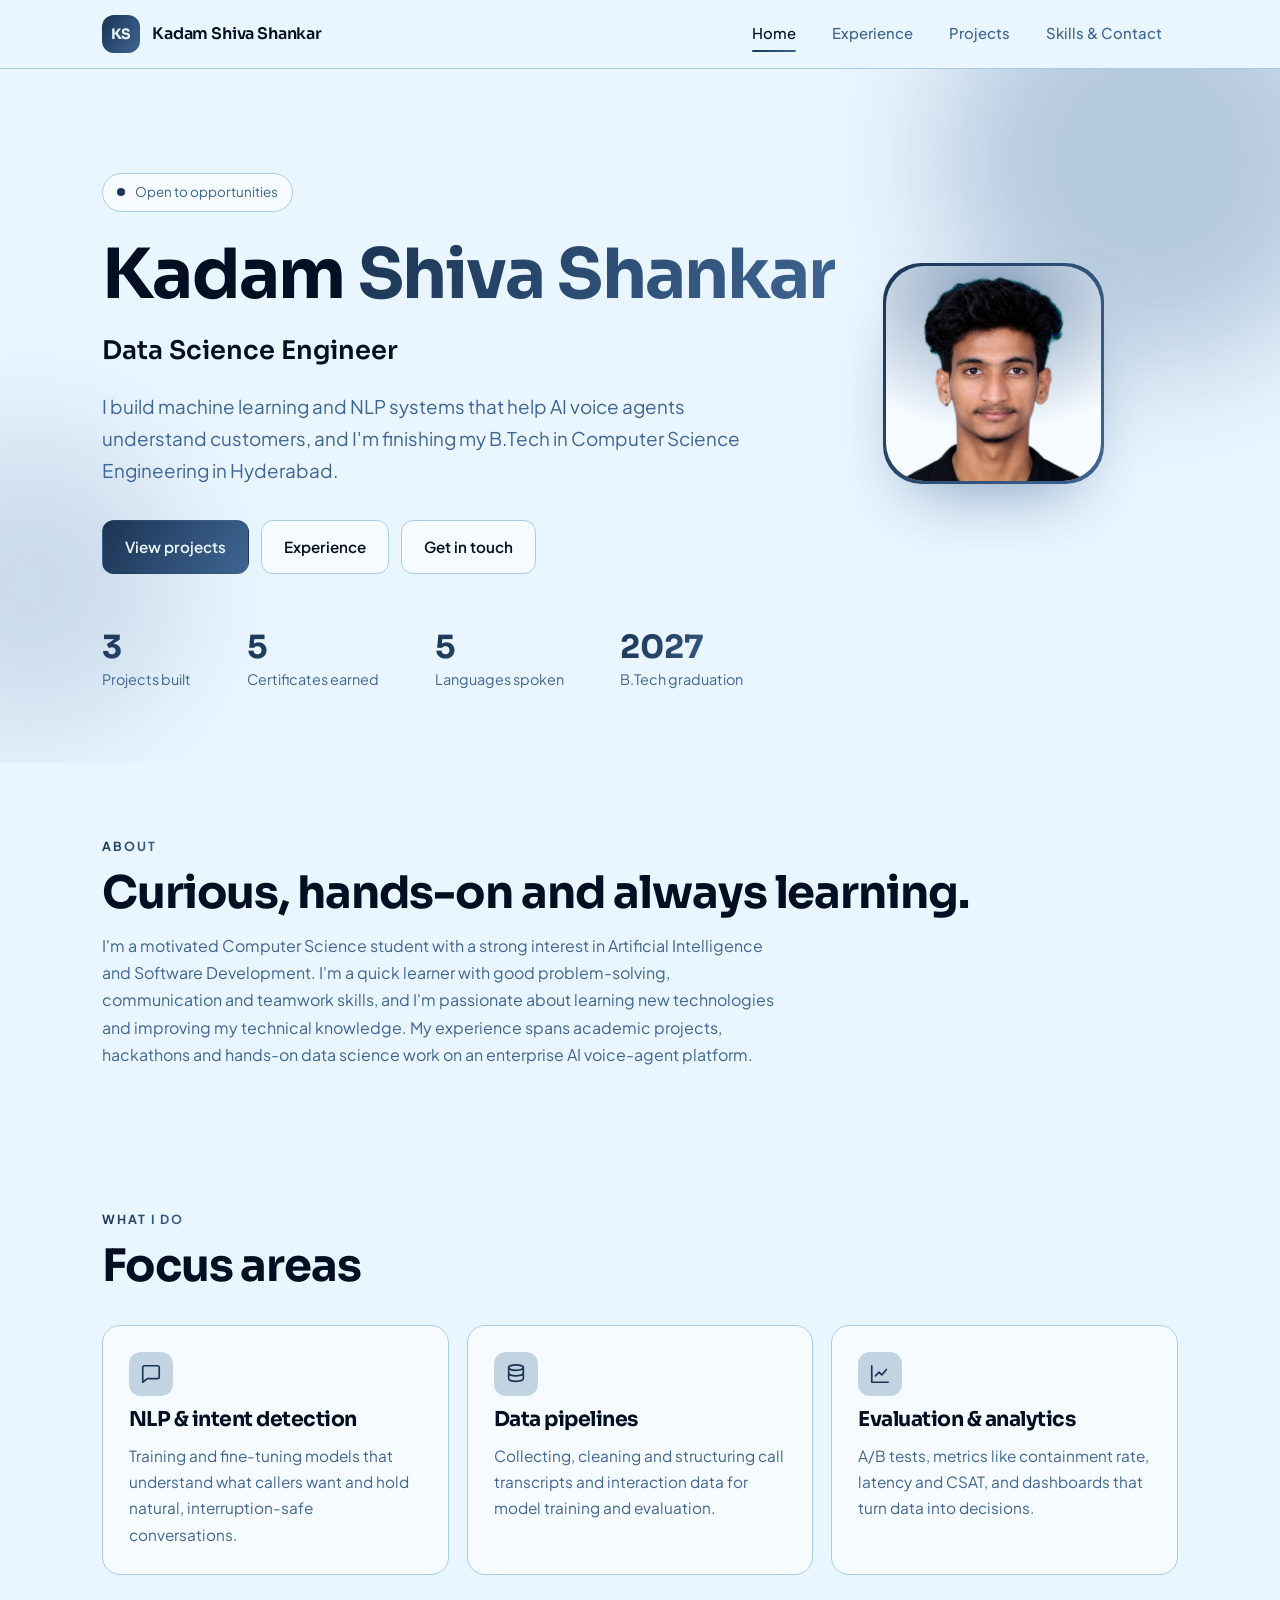
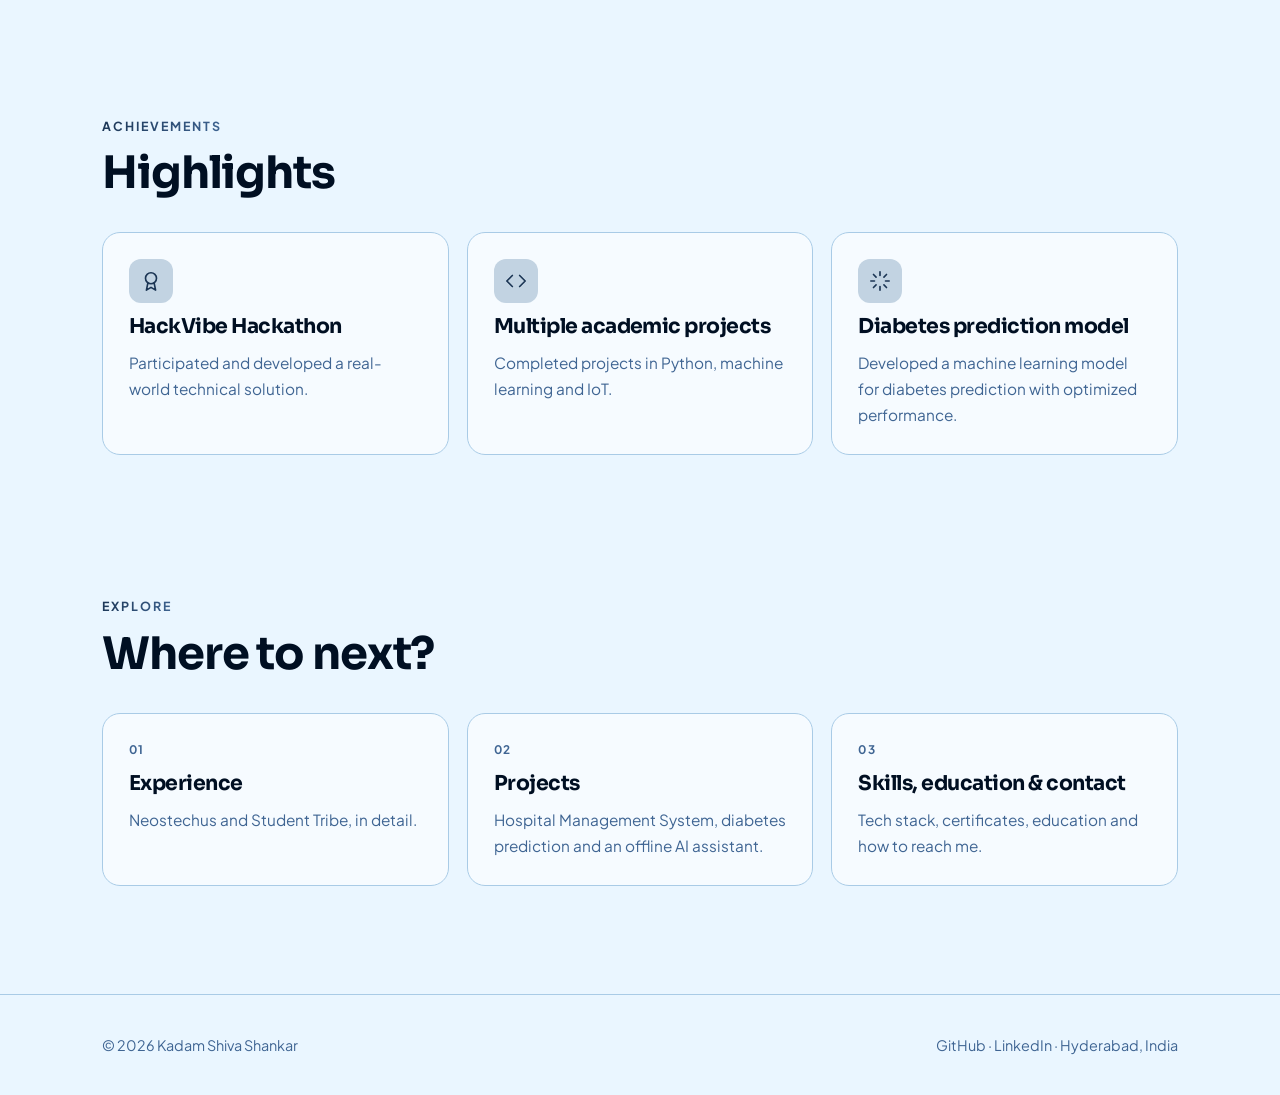
==== commit c0f31988: "Add files via upload" ====
--- a/index.html
+++ b/index.html
@@ -45,7 +45,6 @@
       <div class="hero-photo">
         <button class="frame" type="button" aria-pressed="false" aria-label="Change photo shape" title="Click to change the shape">
           <img src="/shiva-photo.webp" width="900" height="900" alt="Portrait of Kadam Shiva Shankar" fetchpriority="high">
-          <span class="swap" aria-hidden="true"><svg viewBox="0 0 24 24" fill="none" stroke="currentColor" stroke-width="2" stroke-linecap="round" stroke-linejoin="round"><rect x="3" y="3" width="8" height="8" rx="2"/><circle cx="17" cy="17" r="4.5"/><path d="M14 6h5M17 3l3 3-3 3"/></svg></span>
         </button>
       </div>
     </div>
--- a/styles.css
+++ b/styles.css
@@ -53,7 +53,7 @@
 .hero{padding:104px 0 70px;position:relative;overflow:hidden}
 .orb{position:absolute;border-radius:50%;filter:blur(60px);opacity:.5;pointer-events:none;animation:float 14s ease-in-out infinite}
 .orb.o1{width:420px;height:420px;background:var(--a3);top:-120px;right:-80px;opacity:.3}
-.orb.o2{width:340px;height:340px;background:var(--a2);bottom:-140px;left:-60px;opacity:.18;animation-delay:-6s}
+.orb.o2{width:300px;height:300px;background:var(--a2);bottom:30px;left:-120px;opacity:.18;animation-delay:-6s}
 @keyframes float{50%{transform:translate(30px,24px) scale(1.06)}}
 .hero .wrap{position:relative}
 .badge{display:inline-flex;gap:10px;align-items:center;font-size:.84rem;color:var(--muted);border:1px solid var(--line);padding:7px 14px;border-radius:999px;background:var(--card)}
@@ -71,10 +71,9 @@
 .btn.primary{background:var(--grad);color:var(--on);border-color:transparent}
 .ripple{position:absolute;border-radius:50%;background:rgba(255,255,255,.45);transform:scale(0);animation:rip .6s linear;pointer-events:none}
 @keyframes rip{to{transform:scale(4);opacity:0}}
-.stats{display:grid;grid-template-columns:repeat(auto-fit,minmax(190px,1fr));gap:14px;margin-top:64px}
-.stat{padding:22px;border:1px solid var(--line);border-radius:var(--radius);background:var(--card);transition:transform .3s,border-color .3s}
-.stat:hover{transform:translateY(-4px);border-color:var(--a1)}
-.stat b{display:block;font-family:var(--head);font-size:2rem;line-height:1.1}
+.stats{display:flex;flex-wrap:wrap;gap:18px 56px;margin-top:56px}
+.stat{padding:0}
+.stat b{display:block;background:var(--grad);-webkit-background-clip:text;background-clip:text;color:transparent;font-family:var(--head);font-size:2rem;line-height:1.1}
 .stat span{color:var(--muted);font-size:.9rem}
 
 /* ===== Sections ===== */
@@ -190,7 +189,7 @@
 
 /* ===== Hero with photo ===== */
 .hero-grid{display:grid;grid-template-columns:1.25fr .75fr;gap:48px;align-items:center}
-.hero-grid h1{font-size:clamp(2.5rem,5.4vw,4.6rem)}
+.hero-grid h1{font-size:clamp(2.5rem,5.4vw,4.6rem);white-space:nowrap}
 .hero-photo{position:relative;justify-self:center;width:min(100%,380px)}
 .frame{position:relative;display:block;width:100%;aspect-ratio:1/1;padding:3px;border:0;border-radius:38px;background:var(--grad);cursor:pointer;box-shadow:0 30px 70px -30px color-mix(in srgb,var(--a3) 70%,transparent);animation:floaty 7s ease-in-out infinite;transition:border-radius .7s cubic-bezier(.65,0,.35,1),box-shadow .4s,filter .3s;-webkit-tap-highlight-color:transparent}
 .frame.round{border-radius:50%}
@@ -200,18 +199,13 @@
 .frame:hover img{transform:scale(1.04)}
 .frame:active img{transform:scale(.98)}
 .frame:focus-visible{outline:3px solid var(--a1);outline-offset:6px}
-.swap{position:absolute;right:2%;bottom:2%;width:42px;height:42px;border-radius:50%;display:grid;place-items:center;background:var(--card);color:var(--a1);border:1px solid var(--line);box-shadow:var(--shadow);transition:transform .7s cubic-bezier(.65,0,.35,1),background .3s,color .3s}
-.swap svg{width:20px;height:20px}
-.frame:hover .swap{background:var(--grad);color:var(--on);border-color:transparent}
-.frame.round .swap{transform:rotate(180deg)}
-.frame.round{animation-name:floaty}
+.frame:hover .frame.round .frame.round{animation-name:floaty}
 @keyframes floaty{50%{transform:translateY(-10px)}}
 @media(max-width:860px){
   .hero-grid{grid-template-columns:1fr;gap:34px}
   .hero-photo{order:-1;width:min(70%,280px)}
-  .hero-grid h1{font-size:clamp(2.3rem,10vw,3.4rem)}
-  .swap{width:38px;height:38px}
-}
+  .hero-grid h1{font-size:clamp(1.3rem,6.6vw,3.4rem)}
+  }
 
 
 /* ===== Hero entrance (plays on load, so phones see motion without hovering) ===== */
@@ -228,10 +222,10 @@
 
 /* ===== Touch screens: no hover, so give taps visible feedback ===== */
 .card.tap::before{opacity:1}
-.card.tap,.stat.tap{transform:translateY(-4px) scale(1.01);border-color:color-mix(in srgb,var(--a1) 60%,var(--line))}
+.card.tap{transform:translateY(-4px) scale(1.01);border-color:color-mix(in srgb,var(--a1) 60%,var(--line))}
 .chip.tap,.tab.tap,.skill.tap{transform:scale(.94)}
 @media (hover:none){
-  .card:active,.stat:active{transform:scale(.975)}
+  .card:active{transform:scale(.975)}
   .chip:active,.tab:active,.skill:active,.btn:active,.toggle:active{transform:scale(.94)}
   .proj .hint{color:var(--a2)}
 }
@@ -248,3 +242,30 @@
   .role-line b{transition:opacity .4s}
   .role-line b.out{transform:none}
 }
+
+/* Experience pop-up */
+.role{cursor:pointer}
+.role .intro{color:var(--muted);margin-bottom:6px}
+.role .detail{display:none}
+.role .toggle{display:inline-block}
+.modal{position:fixed;inset:0;z-index:100;display:grid;place-items:center;padding:16px;background:rgba(0,10,24,.66);backdrop-filter:blur(6px);-webkit-backdrop-filter:blur(6px);opacity:0;pointer-events:none;transition:opacity .3s}
+.modal.show{opacity:1;pointer-events:auto}
+.modal .sheet{position:relative;width:min(640px,100%);max-height:88vh;overflow:auto;padding:30px;border:1px solid var(--line);border-radius:22px;background:var(--bg2,var(--card));box-shadow:0 40px 100px -30px rgba(0,0,0,.7);transform:translateY(40px) scale(.92);opacity:0;transition:transform .45s cubic-bezier(.2,.9,.25,1.15),opacity .3s}
+.modal.show .sheet{transform:none;opacity:1}
+.modal .detail{display:block}
+.modal .when{margin-bottom:10px}
+.modal .x{position:absolute;top:14px;right:14px;width:36px;height:36px;border-radius:50%;border:1px solid var(--line);background:var(--card);color:var(--text);font-size:1.2rem;cursor:pointer;transition:transform .3s}
+.modal .x:hover{transform:rotate(90deg)}
+.modal .toggle{display:none}
+.modal li{opacity:0;transform:translateX(-12px)}
+.modal.show li{animation:slidein .45s forwards}
+.modal.show li:nth-child(1){animation-delay:.15s}.modal.show li:nth-child(2){animation-delay:.22s}.modal.show li:nth-child(3){animation-delay:.29s}.modal.show li:nth-child(4){animation-delay:.36s}.modal.show li:nth-child(5){animation-delay:.43s}.modal.show li:nth-child(6){animation-delay:.5s}.modal.show li:nth-child(7){animation-delay:.57s}.modal.show li:nth-child(8){animation-delay:.64s}
+@keyframes slidein{to{opacity:1;transform:none}}
+.modal .sheet>*{margin-bottom:12px}
+body.noscroll{overflow:hidden}
+.modal .when{color:var(--muted);font-size:.9rem}
+.modal .when b{display:block;font-family:var(--head);background:var(--grad);-webkit-background-clip:text;background-clip:text;color:transparent}
+.modal ul{padding-left:20px;display:grid;gap:9px;color:var(--muted)}
+.modal li::marker{color:var(--a1)}
+.modal .org{color:var(--a2);font-weight:600}
+.modal li.extra{display:list-item}
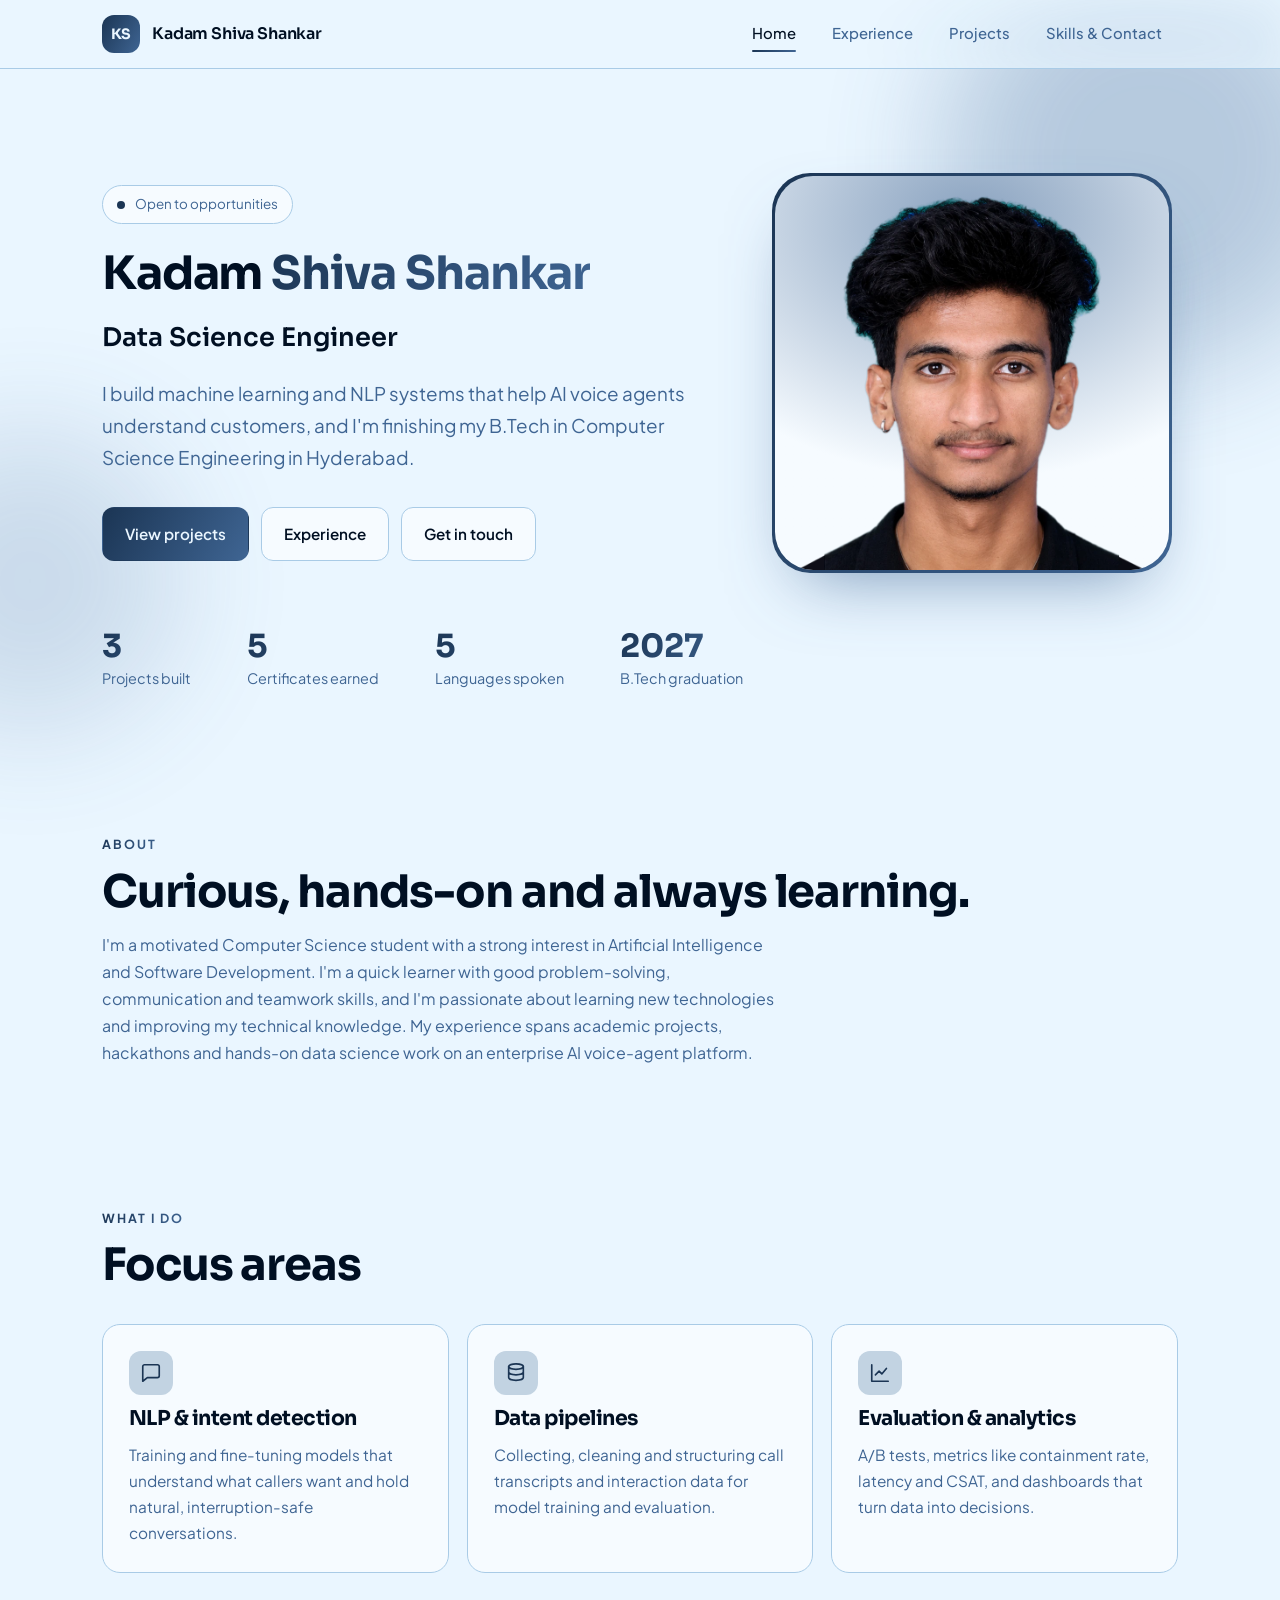
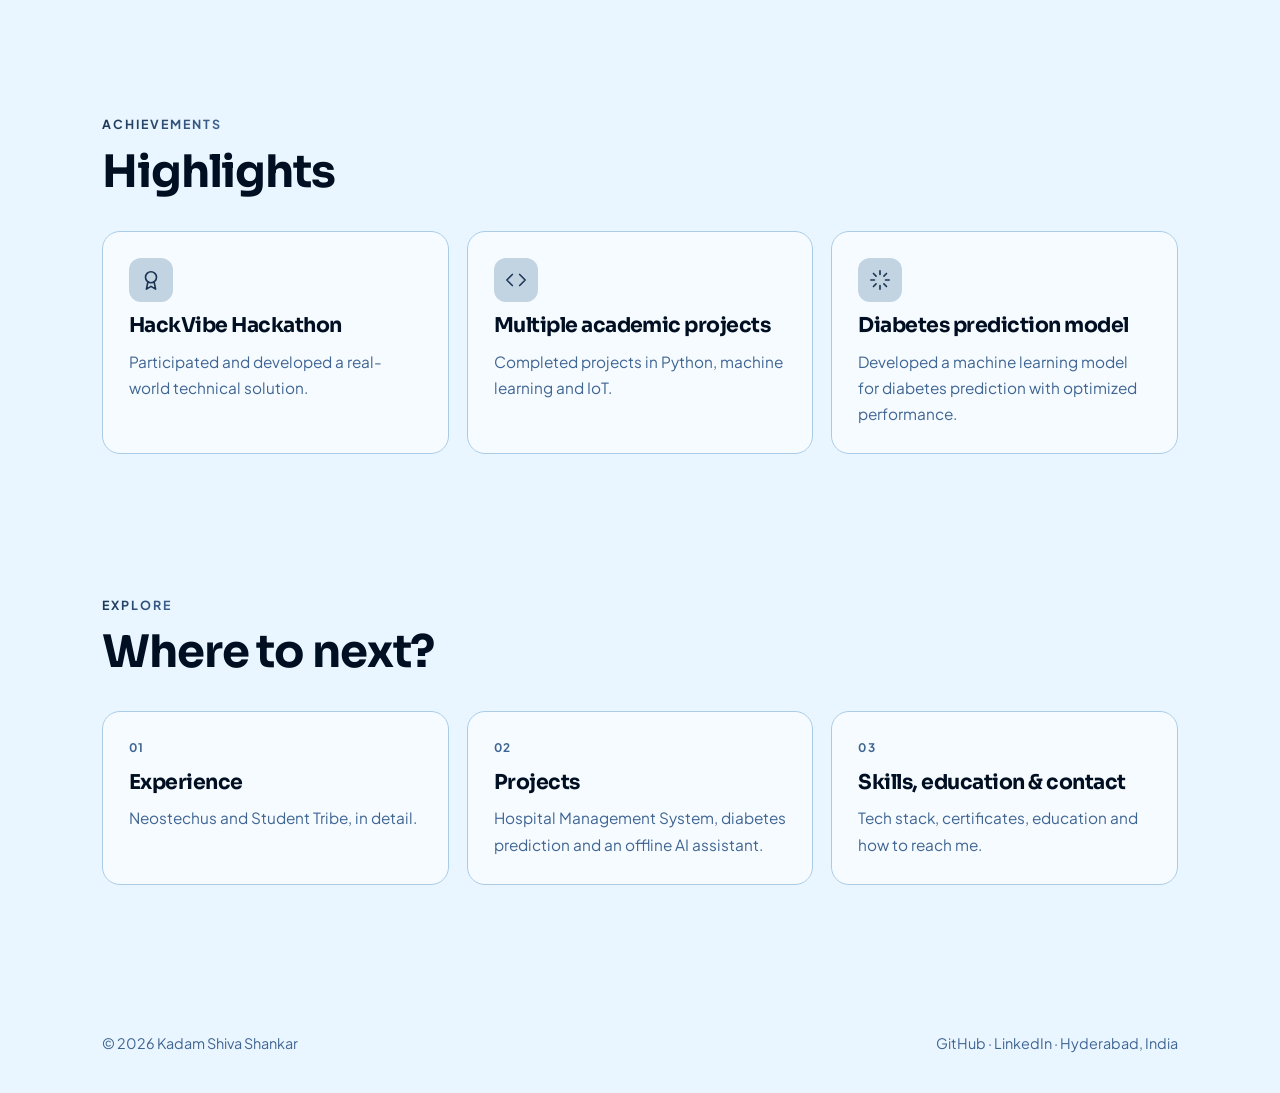
==== commit 87f4870d: "Add files via upload" ====
--- a/index.html
+++ b/index.html
@@ -102,7 +102,7 @@
 
 <footer><div class="wrap">
   <span>© 2026 Kadam Shiva Shankar</span>
-  <span><a href="https://github.com/kadamshivashankar22" target="_blank" rel="noopener">GitHub</a> · <a href="https://www.linkedin.com/in/shivakadam-1230063b7" target="_blank" rel="noopener">LinkedIn</a> · Hyderabad, India</span>
+  <span><a href="https://github.com/kadamshivashankar22" target="_blank" rel="noopener">GitHub</a> · <a href="https://www.linkedin.com/in/shiva-kadam-1230063b7" target="_blank" rel="noopener">LinkedIn</a> · Hyderabad, India</span>
 </div></footer>
 <script src="/script.js"></script>
 </body>
--- a/styles.css
+++ b/styles.css
@@ -50,7 +50,8 @@
 @keyframes drop{from{opacity:0;transform:translateY(-8px)}}
 
 /* ===== Hero ===== */
-.hero{padding:104px 0 70px;position:relative;overflow:hidden}
+.hero{padding:104px 0 70px;position:relative}
+html,body{overflow-x:clip}
 .orb{position:absolute;border-radius:50%;filter:blur(60px);opacity:.5;pointer-events:none;animation:float 14s ease-in-out infinite}
 .orb.o1{width:420px;height:420px;background:var(--a3);top:-120px;right:-80px;opacity:.3}
 .orb.o2{width:300px;height:300px;background:var(--a2);bottom:30px;left:-120px;opacity:.18;animation-delay:-6s}
@@ -107,7 +108,7 @@
 .more>div{overflow:hidden}
 .proj.open .more{grid-template-rows:1fr}
 .proj.open{border-color:var(--a1);box-shadow:0 0 0 1px var(--a1),var(--shadow)}
-.facts{display:grid;gap:10px;margin-top:10px;padding-top:16px;border-top:1px dashed var(--line)}
+.facts{display:grid;gap:10px;margin-top:10px}
 .facts div{display:grid;grid-template-columns:100px 1fr;gap:10px;font-size:.92rem}
 .facts dt{color:var(--a2);font-weight:600}
 .facts dd{color:var(--muted)}
@@ -171,7 +172,7 @@
 .toast{position:fixed;left:50%;bottom:28px;transform:translate(-50%,30px);background:var(--grad);color:var(--on);padding:12px 22px;border-radius:12px;font-weight:700;opacity:0;pointer-events:none;transition:all .35s;z-index:120}
 .toast.show{opacity:1;transform:translate(-50%,0)}
 
-footer{border-top:1px solid var(--line);padding:38px 0;color:var(--muted);font-size:.9rem;margin-top:40px}
+footer{padding:38px 0;color:var(--muted);font-size:.9rem;margin-top:40px}
 footer .wrap{display:flex;justify-content:space-between;gap:16px;flex-wrap:wrap}
 footer a:hover{color:var(--text)}
 
@@ -188,9 +189,9 @@
 a.row:hover .ic,.row.copy:hover .ic{background:var(--grad);color:var(--on);transform:rotate(-6deg) scale(1.08)}
 
 /* ===== Hero with photo ===== */
-.hero-grid{display:grid;grid-template-columns:1.25fr .75fr;gap:48px;align-items:center}
-.hero-grid h1{font-size:clamp(2.5rem,5.4vw,4.6rem);white-space:nowrap}
-.hero-photo{position:relative;justify-self:center;width:min(100%,380px)}
+.hero-grid{display:grid;grid-template-columns:minmax(0,1.2fr) minmax(0,.8fr);gap:48px;align-items:center}
+.hero-grid h1{font-size:clamp(2rem,3.6vw,3.4rem);white-space:nowrap}
+.hero-photo{position:relative;justify-self:center;width:min(100%,400px)}
 .frame{position:relative;display:block;width:100%;aspect-ratio:1/1;padding:3px;border:0;border-radius:38px;background:var(--grad);cursor:pointer;box-shadow:0 30px 70px -30px color-mix(in srgb,var(--a3) 70%,transparent);animation:floaty 7s ease-in-out infinite;transition:border-radius .7s cubic-bezier(.65,0,.35,1),box-shadow .4s,filter .3s;-webkit-tap-highlight-color:transparent}
 .frame.round{border-radius:50%}
 .frame::before{content:"";position:absolute;inset:3px;border-radius:inherit;background:radial-gradient(120% 90% at 50% 12%,color-mix(in srgb,var(--a3) 60%,var(--card)),var(--card) 72%)}
@@ -203,7 +204,7 @@
 @keyframes floaty{50%{transform:translateY(-10px)}}
 @media(max-width:860px){
   .hero-grid{grid-template-columns:1fr;gap:34px}
-  .hero-photo{order:-1;width:min(70%,280px)}
+  .hero-photo{order:-1;width:min(88%,360px)}
   .hero-grid h1{font-size:clamp(1.3rem,6.6vw,3.4rem)}
   }
 
@@ -269,3 +270,16 @@
 .modal li::marker{color:var(--a1)}
 .modal .org{color:var(--a2);font-weight:600}
 .modal li.extra{display:list-item}
+
+/* icon-only contact */
+.contact{display:flex;flex-wrap:wrap;gap:16px}
+.contact .row{padding:0;border:0;background:none;cursor:pointer;width:auto}
+.contact .row .ic{width:68px;height:68px;border-radius:20px;border:1px solid var(--line)}
+.contact .row .ic svg{width:28px;height:28px}
+a.row:hover,.row.copy:hover{transform:none}
+.contact .row:active .ic,.contact .row.pop .ic{animation:bounce .45s}
+.contact .row:hover .ic{background:var(--grad);color:var(--on);transform:translateY(-4px) scale(1.06)}
+/* language tags click effect */
+.langs .tag{cursor:pointer;transition:all .25s;-webkit-tap-highlight-color:transparent}
+.langs .tag.on{background:var(--grad);color:var(--on);border-color:transparent;transform:translateY(-3px) scale(1.06);box-shadow:0 14px 30px -14px var(--a1)}
+.langs .tag.bounce{animation:bounce .4s}
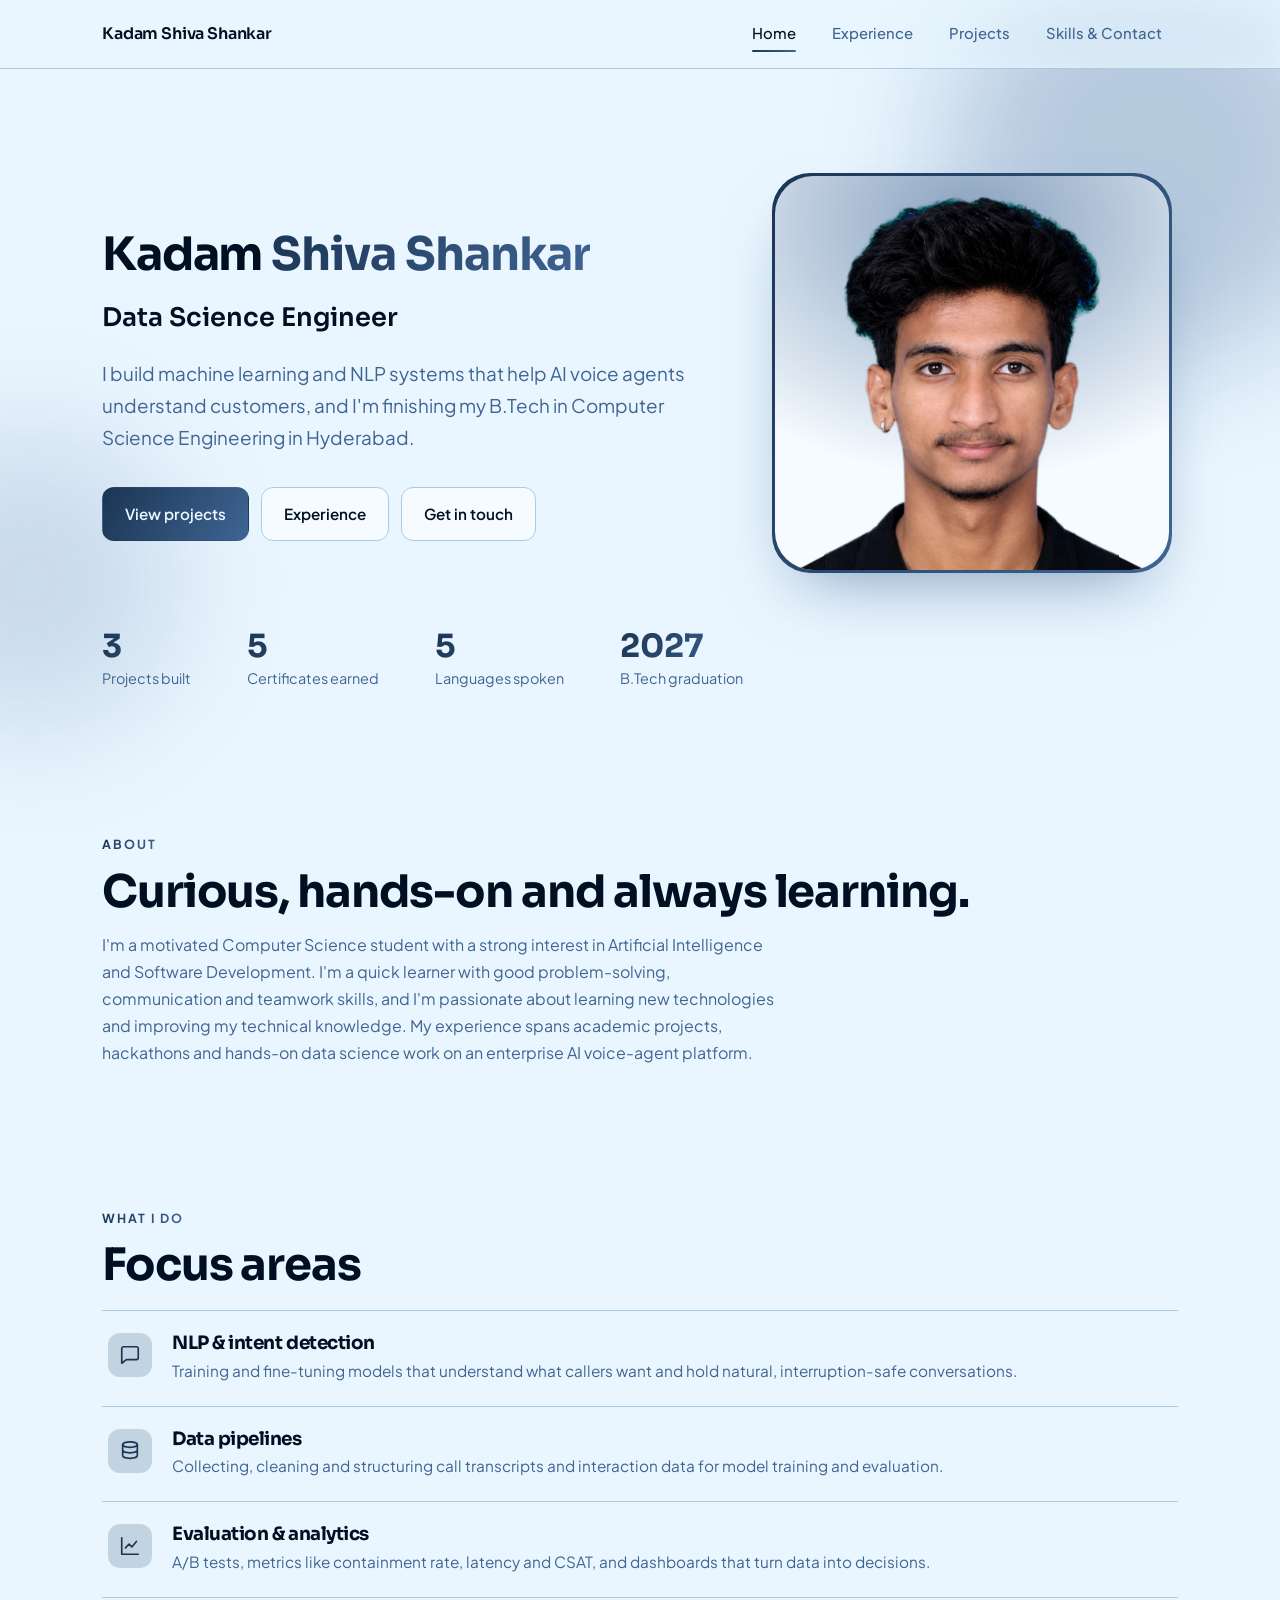
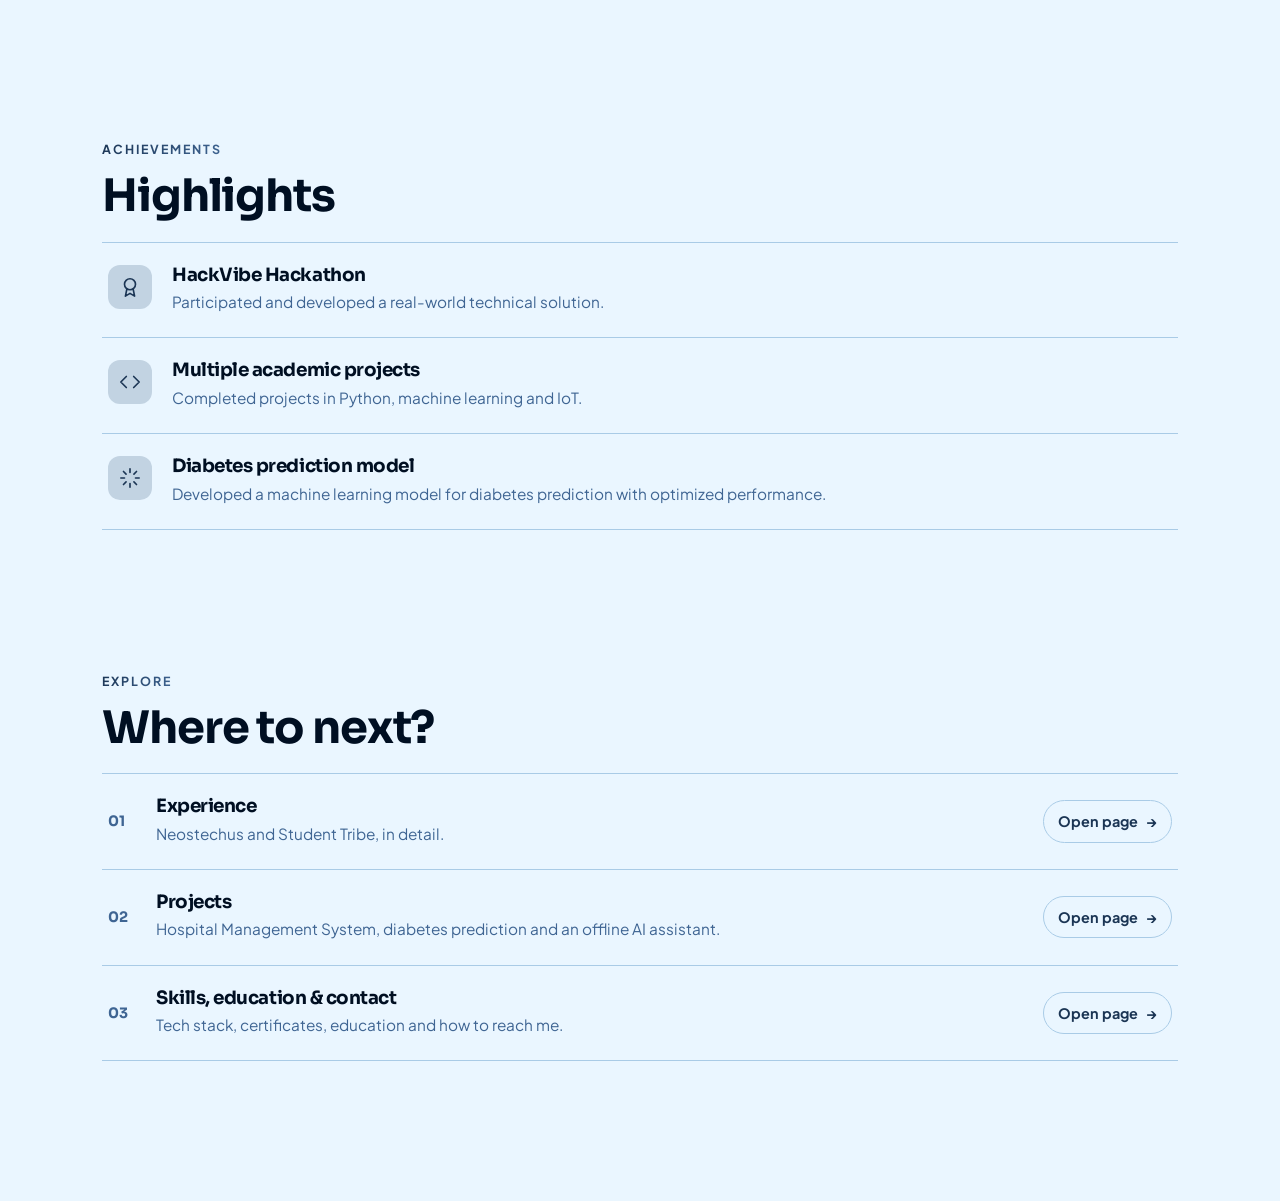
==== commit 1db47b2c: "Add files via upload" ====
--- a/index.html
+++ b/index.html
@@ -16,7 +16,7 @@
 </head>
 <body>
 <header class="nav"><div class="wrap">
-  <a class="logo" href="/"><span class="mark">KS</span><span class="full">Kadam Shiva Shankar</span></a>
+  <a class="logo" href="/"><span class="full">Kadam Shiva Shankar</span></a>
   <button class="burger" aria-label="Menu" aria-expanded="false">Menu</button>
   <nav class="links">
     <a class="active" href="/">Home</a>
@@ -32,7 +32,6 @@
   <div class="wrap">
     <div class="hero-grid">
       <div class="hero-text">
-        <span class="badge"><i class="dot"></i> Open to opportunities</span>
     <h1>Kadam <span class="grad">Shiva Shankar</span></h1>
     <p class="role-line"><b data-roles="Data Science Engineer|Machine Learning Enthusiast|NLP &amp; AI Voice Agents|Computer Science Engineering Student">Data Science Engineer</b></p>
     <p class="lede">I build machine learning and NLP systems that help AI voice agents understand customers, and I'm finishing my B.Tech in Computer Science Engineering in Hyderabad.</p>
@@ -66,44 +65,37 @@
 <section><div class="wrap">
   <span class="eyebrow">What I do</span>
   <h2>Focus areas</h2>
-  <div class="grid">
-    <div class="card reveal">
-      <span class="ico"><svg viewBox="0 0 24 24" fill="none" stroke="currentColor" stroke-width="1.8" stroke-linecap="round" stroke-linejoin="round"><path d="M21 15a2 2 0 0 1-2 2H8l-5 4V5a2 2 0 0 1 2-2h14a2 2 0 0 1 2 2z"/></svg></span>
-      <h3>NLP &amp; intent detection</h3><p>Training and fine-tuning models that understand what callers want and hold natural, interruption-safe conversations.</p></div>
-    <div class="card reveal d1">
-      <span class="ico"><svg viewBox="0 0 24 24" fill="none" stroke="currentColor" stroke-width="1.8" stroke-linecap="round" stroke-linejoin="round"><ellipse cx="12" cy="5" rx="8" ry="3"/><path d="M4 5v6c0 1.7 3.6 3 8 3s8-1.3 8-3V5M4 11v6c0 1.7 3.6 3 8 3s8-1.3 8-3v-6"/></svg></span>
-      <h3>Data pipelines</h3><p>Collecting, cleaning and structuring call transcripts and interaction data for model training and evaluation.</p></div>
-    <div class="card reveal d2">
-      <span class="ico"><svg viewBox="0 0 24 24" fill="none" stroke="currentColor" stroke-width="1.8" stroke-linecap="round" stroke-linejoin="round"><path d="M3 3v18h18"/><path d="M7 14l4-4 3 3 5-6"/></svg></span>
-      <h3>Evaluation &amp; analytics</h3><p>A/B tests, metrics like containment rate, latency and CSAT, and dashboards that turn data into decisions.</p></div>
+  <div class="lines">
+    <div class="line reveal">
+      <span class="ico"><svg viewBox="0 0 24 24" fill="none" stroke="currentColor" stroke-width="1.8" stroke-linecap="round" stroke-linejoin="round"><path d="M21 15a2 2 0 0 1-2 2H8l-5 4V5a2 2 0 0 1 2-2h14a2 2 0 0 1 2 2z"/></svg></span><div class="txt"><h3>NLP &amp; intent detection</h3><p>Training and fine-tuning models that understand what callers want and hold natural, interruption-safe conversations.</p></div></div>
+    <div class="line reveal d1">
+      <span class="ico"><svg viewBox="0 0 24 24" fill="none" stroke="currentColor" stroke-width="1.8" stroke-linecap="round" stroke-linejoin="round"><ellipse cx="12" cy="5" rx="8" ry="3"/><path d="M4 5v6c0 1.7 3.6 3 8 3s8-1.3 8-3V5M4 11v6c0 1.7 3.6 3 8 3s8-1.3 8-3v-6"/></svg></span><div class="txt"><h3>Data pipelines</h3><p>Collecting, cleaning and structuring call transcripts and interaction data for model training and evaluation.</p></div></div>
+    <div class="line reveal d2">
+      <span class="ico"><svg viewBox="0 0 24 24" fill="none" stroke="currentColor" stroke-width="1.8" stroke-linecap="round" stroke-linejoin="round"><path d="M3 3v18h18"/><path d="M7 14l4-4 3 3 5-6"/></svg></span><div class="txt"><h3>Evaluation &amp; analytics</h3><p>A/B tests, metrics like containment rate, latency and CSAT, and dashboards that turn data into decisions.</p></div></div>
   </div>
 </div></section>
 
 <section><div class="wrap">
   <span class="eyebrow">Achievements</span>
   <h2>Highlights</h2>
-  <div class="grid">
-    <div class="card reveal"><span class="ico"><svg viewBox="0 0 24 24" fill="none" stroke="currentColor" stroke-width="1.8" stroke-linecap="round" stroke-linejoin="round"><circle cx="12" cy="9" r="6"/><path d="M8.5 14.5L7 22l5-3 5 3-1.5-7.5"/></svg></span><h3>HackVibe Hackathon</h3><p>Participated and developed a real-world technical solution.</p></div>
-    <div class="card reveal d1"><span class="ico"><svg viewBox="0 0 24 24" fill="none" stroke="currentColor" stroke-width="1.8" stroke-linecap="round" stroke-linejoin="round"><path d="M16 18l6-6-6-6M8 6l-6 6 6 6"/></svg></span><h3>Multiple academic projects</h3><p>Completed projects in Python, machine learning and IoT.</p></div>
-    <div class="card reveal d2"><span class="ico"><svg viewBox="0 0 24 24" fill="none" stroke="currentColor" stroke-width="1.8" stroke-linecap="round" stroke-linejoin="round"><path d="M12 2v4M12 18v4M4.9 4.9l2.8 2.8M16.3 16.3l2.8 2.8M2 12h4M18 12h4M4.9 19.1l2.8-2.8M16.3 7.7l2.8-2.8"/></svg></span><h3>Diabetes prediction model</h3><p>Developed a machine learning model for diabetes prediction with optimized performance.</p></div>
+  <div class="lines">
+    <div class="line reveal"><span class="ico"><svg viewBox="0 0 24 24" fill="none" stroke="currentColor" stroke-width="1.8" stroke-linecap="round" stroke-linejoin="round"><circle cx="12" cy="9" r="6"/><path d="M8.5 14.5L7 22l5-3 5 3-1.5-7.5"/></svg></span><div class="txt"><h3>HackVibe Hackathon</h3><p>Participated and developed a real-world technical solution.</p></div></div>
+    <div class="line reveal d1"><span class="ico"><svg viewBox="0 0 24 24" fill="none" stroke="currentColor" stroke-width="1.8" stroke-linecap="round" stroke-linejoin="round"><path d="M16 18l6-6-6-6M8 6l-6 6 6 6"/></svg></span><div class="txt"><h3>Multiple academic projects</h3><p>Completed projects in Python, machine learning and IoT.</p></div></div>
+    <div class="line reveal d2"><span class="ico"><svg viewBox="0 0 24 24" fill="none" stroke="currentColor" stroke-width="1.8" stroke-linecap="round" stroke-linejoin="round"><path d="M12 2v4M12 18v4M4.9 4.9l2.8 2.8M16.3 16.3l2.8 2.8M2 12h4M18 12h4M4.9 19.1l2.8-2.8M16.3 7.7l2.8-2.8"/></svg></span><div class="txt"><h3>Diabetes prediction model</h3><p>Developed a machine learning model for diabetes prediction with optimized performance.</p></div></div>
   </div>
 </div></section>
 
 <section><div class="wrap">
   <span class="eyebrow">Explore</span>
   <h2>Where to next?</h2>
-  <div class="grid">
-    <a class="card" href="/experience"><span class="kind">01</span><h3>Experience</h3><p>Neostechus and Student Tribe, in detail.</p></a>
-    <a class="card" href="/projects"><span class="kind">02</span><h3>Projects</h3><p>Hospital Management System, diabetes prediction and an offline AI assistant.</p></a>
-    <a class="card" href="/skills"><span class="kind">03</span><h3>Skills, education &amp; contact</h3><p>Tech stack, certificates, education and how to reach me.</p></a>
+  <div class="lines go">
+    <a class="line" href="/experience"><span class="num">01</span><span class="txt"><h3>Experience</h3><p>Neostechus and Student Tribe, in detail.</p></span><span class="open">Open page <i>→</i></span></a>
+    <a class="line" href="/projects"><span class="num">02</span><span class="txt"><h3>Projects</h3><p>Hospital Management System, diabetes prediction and an offline AI assistant.</p></span><span class="open">Open page <i>→</i></span></a>
+    <a class="line" href="/skills"><span class="num">03</span><span class="txt"><h3>Skills, education &amp; contact</h3><p>Tech stack, certificates, education and how to reach me.</p></span><span class="open">Open page <i>→</i></span></a>
   </div>
 </div></section>
 </main>
 
-<footer><div class="wrap">
-  <span>© 2026 Kadam Shiva Shankar</span>
-  <span><a href="https://github.com/kadamshivashankar22" target="_blank" rel="noopener">GitHub</a> · <a href="https://www.linkedin.com/in/shiva-kadam-1230063b7" target="_blank" rel="noopener">LinkedIn</a> · Hyderabad, India</span>
-</div></footer>
 <script src="/script.js"></script>
 </body>
 </html>
--- a/styles.css
+++ b/styles.css
@@ -45,7 +45,7 @@
   .links{display:none;position:absolute;top:68px;left:0;right:0;flex-direction:column;align-items:stretch;background:var(--bg);border-bottom:1px solid var(--line);padding:12px 22px 18px}
   .links.open{display:flex;animation:drop .3s}
   .links a::after{left:16px;right:auto;width:28px}
-  .logo span.full{display:none}
+  .logo span.full{font-size:.98rem}
 }
 @keyframes drop{from{opacity:0;transform:translateY(-8px)}}
 
@@ -283,3 +283,54 @@
 .langs .tag{cursor:pointer;transition:all .25s;-webkit-tap-highlight-color:transparent}
 .langs .tag.on{background:var(--grad);color:var(--on);border-color:transparent;transform:translateY(-3px) scale(1.06);box-shadow:0 14px 30px -14px var(--a1)}
 .langs .tag.bounce{animation:bounce .4s}
+
+/* Certificates */
+.card.cert{display:block;width:100%;text-align:left;font:inherit;color:var(--text);cursor:pointer;-webkit-tap-highlight-color:transparent}
+.lightbox{position:fixed;inset:0;z-index:120;display:grid;place-items:center;padding:18px;background:rgba(0,10,24,.82);backdrop-filter:blur(8px);-webkit-backdrop-filter:blur(8px);opacity:0;pointer-events:none;transition:opacity .3s}
+.lightbox.show{opacity:1;pointer-events:auto}
+.lightbox figure{margin:0;max-width:min(1100px,100%);transform:scale(.82) translateY(30px);opacity:0;transition:transform .5s cubic-bezier(.2,.9,.25,1.12),opacity .35s}
+.lightbox.show figure{transform:none;opacity:1}
+.lightbox img{display:block;max-width:100%;max-height:78vh;margin:auto;border-radius:20px;border:5px solid #fff;box-shadow:0 0 0 2px var(--a1),0 40px 90px -20px rgba(0,0,0,.8),0 0 80px -10px var(--a1);background:#fff}
+.lightbox figcaption{margin-top:14px;text-align:center;color:#eaf6ff;font-family:var(--head);font-weight:600}
+.lightbox .x{position:absolute;top:16px;right:16px;width:42px;height:42px;border-radius:50%;border:1px solid rgba(255,255,255,.3);background:rgba(255,255,255,.12);color:#fff;font-size:1.4rem;cursor:pointer;transition:transform .3s}
+.lightbox .x:hover{transform:rotate(90deg)}
+
+.proj .live{margin-top:16px;display:inline-flex;width:fit-content;justify-self:start;align-self:flex-start;align-items:center;gap:8px;padding:10px 18px;font-size:.92rem}
+.proj .live svg{transition:transform .3s}
+.proj .live:hover svg{transform:translate(3px,-3px)}
+
+/* ---- line-style lists (no boxes) ---- */
+main{padding-bottom:72px}
+.lines{margin-top:20px;border-top:1px solid var(--line)}
+.line{position:relative;display:grid;grid-template-columns:44px minmax(0,1fr);gap:4px 20px;align-items:start;padding:22px 6px;border:0;border-bottom:1px solid var(--line);border-radius:0;background:none;text-align:left;font:inherit;color:var(--text);width:100%;transition:background .3s,padding .3s}
+.line .txt h3{font-size:1.15rem}
+.line .txt p{color:var(--muted);margin-top:4px;font-size:.96rem}
+.lines.go .line,.lines.certlist .line{grid-template-columns:auto minmax(0,1fr) auto;align-items:center;cursor:pointer}
+.lines.certlist .line{grid-template-columns:44px minmax(0,1fr) auto}
+.line .num{font-family:var(--head);font-weight:700;color:var(--a2);font-size:.9rem;min-width:28px}
+.line .open{display:inline-flex;align-items:center;gap:8px;color:var(--a1);font-weight:700;font-size:.9rem;white-space:nowrap;border:1px solid var(--line);border-radius:999px;padding:8px 14px;transition:all .3s}
+.line .open i{font-style:normal;display:inline-block;transition:transform .3s}
+.lines.go .line:hover,.lines.certlist .line:hover,.lines.go .line:focus-visible,.lines.certlist .line:focus-visible{background:color-mix(in srgb,var(--a1) 8%,transparent);padding-left:16px}
+.line:hover .open,.line:focus-visible .open{background:var(--grad);color:var(--on);border-color:transparent}
+.line:hover .open i{transform:translateX(4px)}
+.lines.certlist .line:hover .open i{transform:translate(3px,-3px)}
+.line:active{transform:scale(.99)}
+@media(max-width:560px){
+  .lines.go .line{grid-template-columns:auto minmax(0,1fr)}
+  .lines.go .line .open{grid-column:2;justify-self:start;margin-top:8px}
+  .lines.certlist .line{grid-template-columns:44px minmax(0,1fr)}
+  .lines.certlist .line .open{grid-column:2;justify-self:start;margin-top:8px}
+}
+/* ---- timeline without boxes (experience + education) ---- */
+.timeline{position:relative;margin-top:34px;display:grid;gap:0;padding-left:30px}
+.timeline::before{content:"";position:absolute;left:7px;top:10px;bottom:10px;width:2px;background:linear-gradient(var(--a1),var(--a2));opacity:.5}
+.role{border:0;background:none;border-radius:0;padding:26px 0;border-bottom:1px solid var(--line);transition:padding .3s,background .3s}
+.role:last-child{border-bottom:0}
+.role::before{content:"";position:absolute;left:-30px;top:34px;width:16px;height:16px;border-radius:50%;background:var(--bg);border:3px solid var(--a1)}
+.role:hover{border-color:var(--line);transform:none;padding-left:10px}
+.edu{gap:0}
+.edu .item{border:0;background:none;border-radius:0;padding:22px 0;border-bottom:1px solid var(--line)}
+.edu .item:last-child{border-bottom:0}
+.edu .item:hover{transform:none;padding-left:10px}
+/* project link clarity */
+.proj .newtab{display:block;margin-top:6px;color:var(--muted);font-size:.78rem}
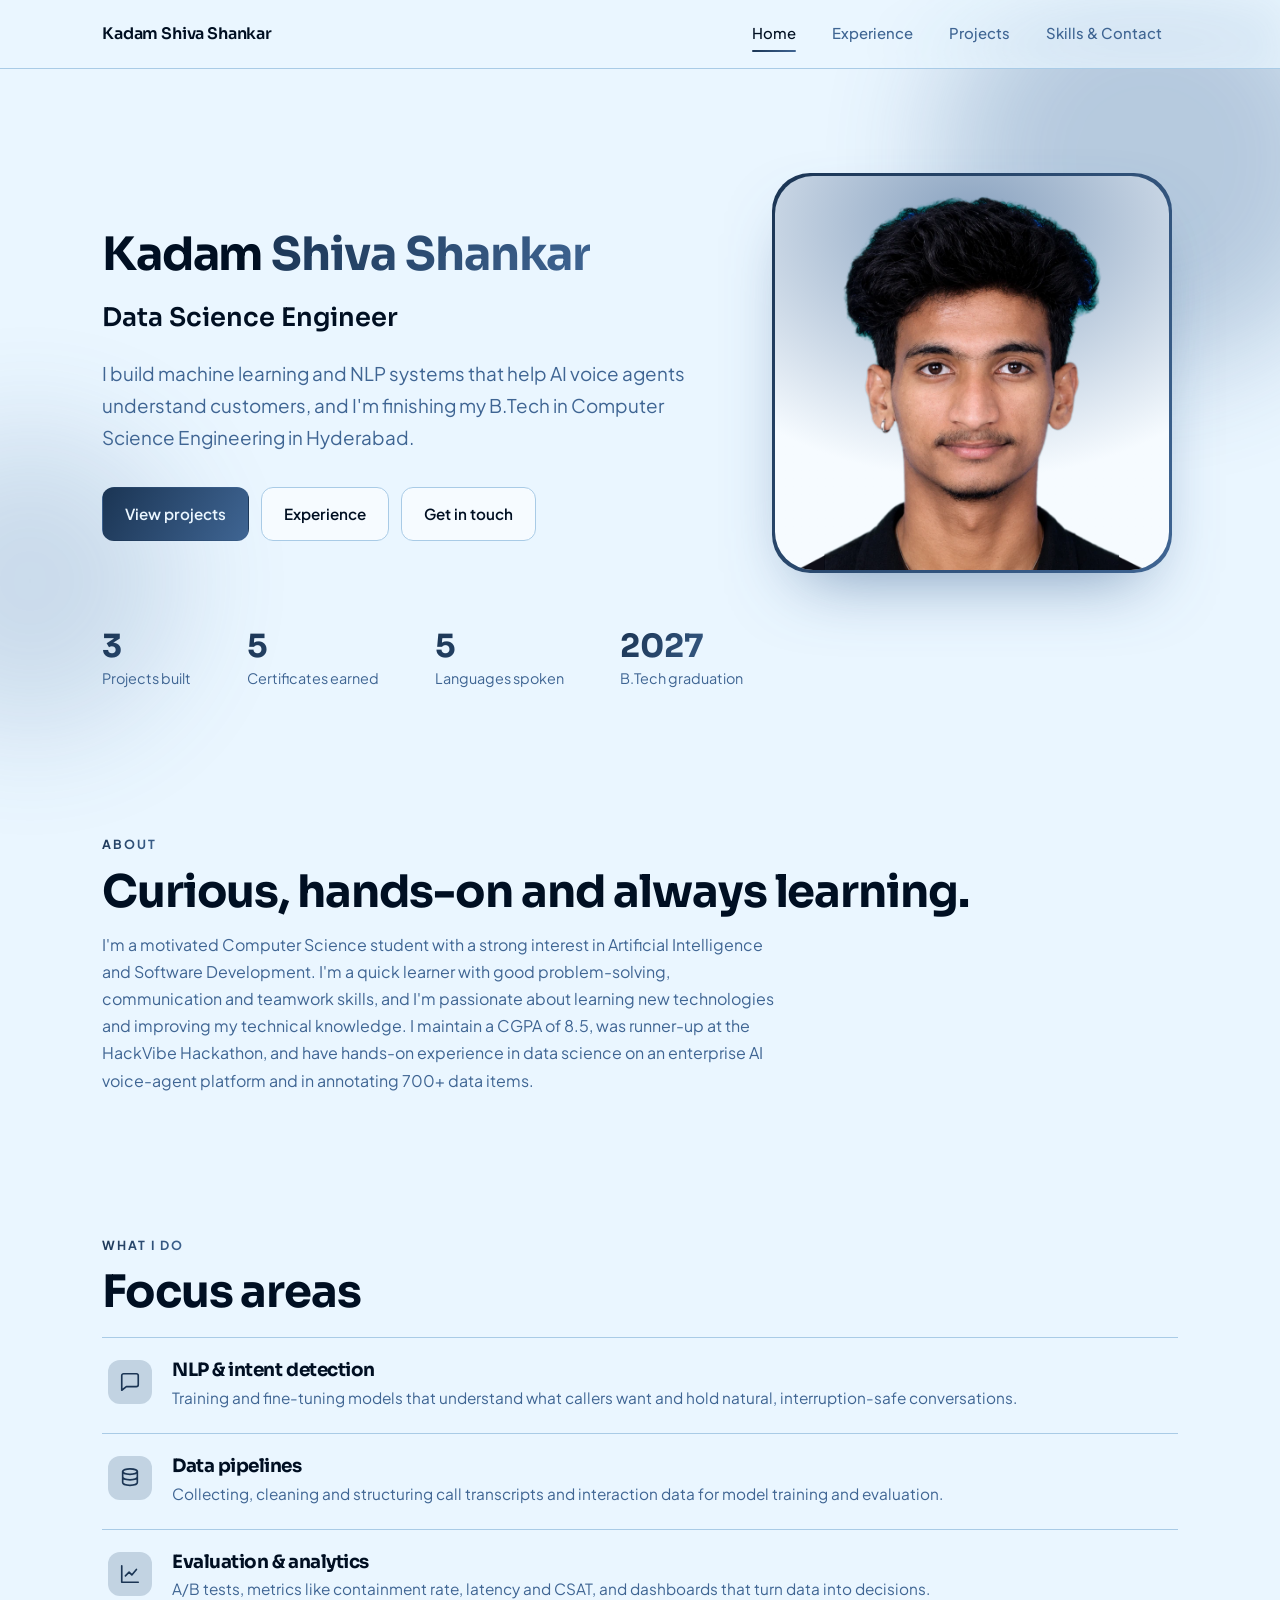
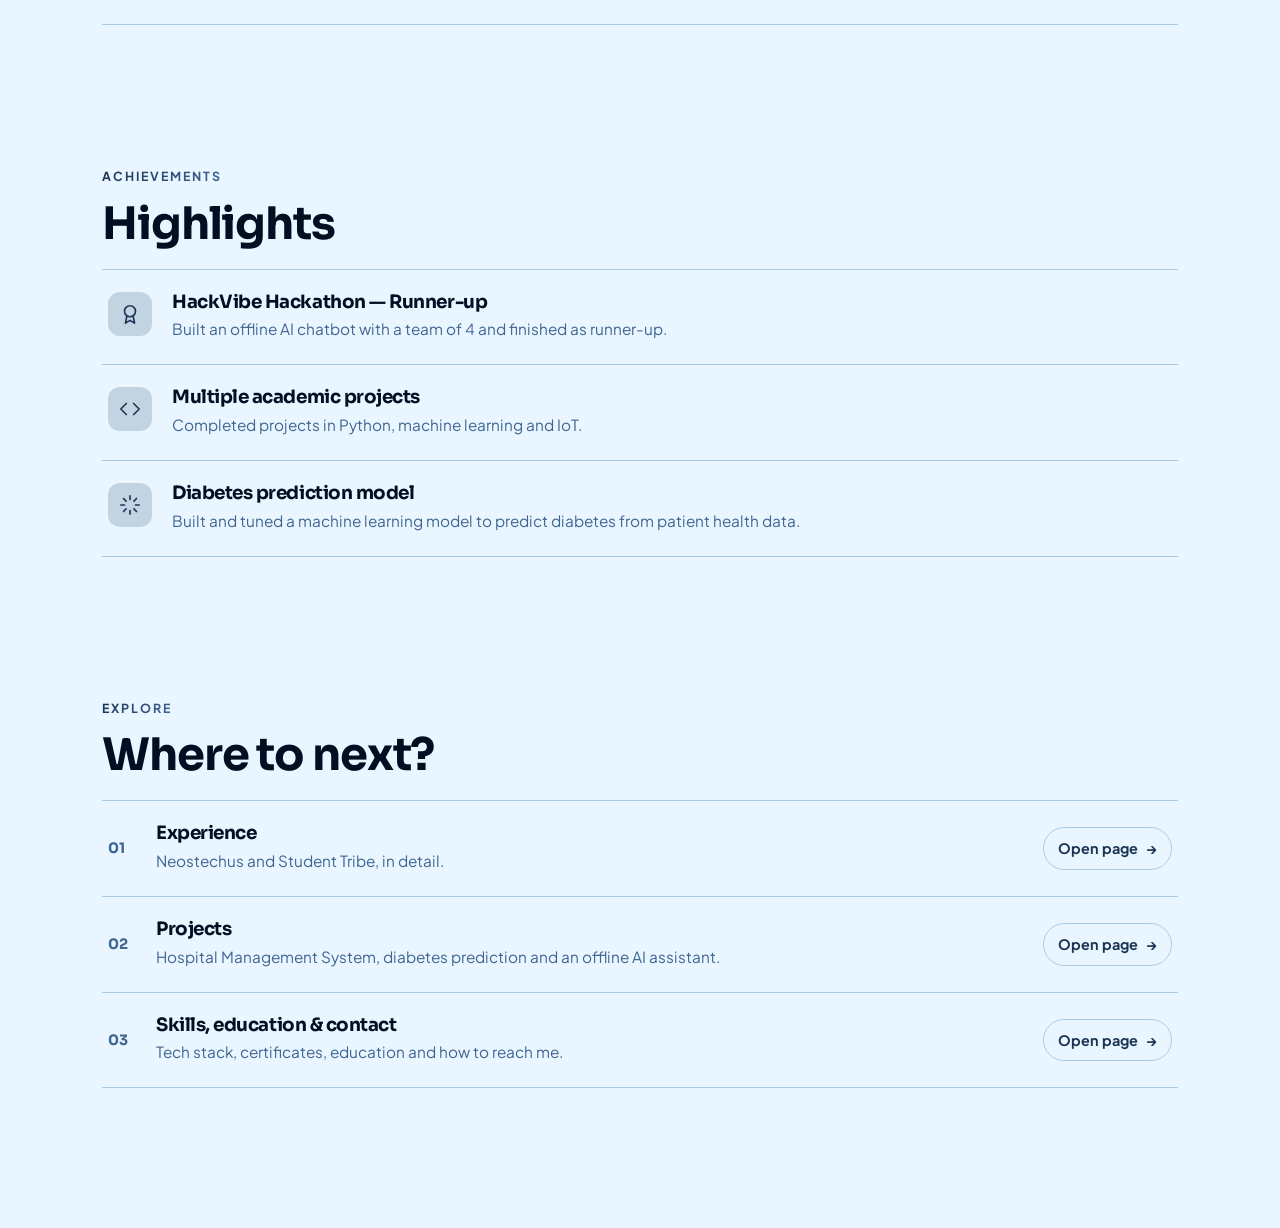
==== commit 97eb16be: "Add files via upload" ====
--- a/index.html
+++ b/index.html
@@ -59,7 +59,7 @@
 <section><div class="wrap">
   <span class="eyebrow">About</span>
   <h2>Curious, hands-on and always learning.</h2>
-  <p class="sub">I'm a motivated Computer Science student with a strong interest in Artificial Intelligence and Software Development. I'm a quick learner with good problem-solving, communication and teamwork skills, and I'm passionate about learning new technologies and improving my technical knowledge. My experience spans academic projects, hackathons and hands-on data science work on an enterprise AI voice-agent platform.</p>
+  <p class="sub">I'm a motivated Computer Science student with a strong interest in Artificial Intelligence and Software Development. I'm a quick learner with good problem-solving, communication and teamwork skills, and I'm passionate about learning new technologies and improving my technical knowledge. I maintain a CGPA of 8.5, was runner-up at the HackVibe Hackathon, and have hands-on experience in data science on an enterprise AI voice-agent platform and in annotating 700+ data items.</p>
 </div></section>
 
 <section><div class="wrap">
@@ -79,9 +79,9 @@
   <span class="eyebrow">Achievements</span>
   <h2>Highlights</h2>
   <div class="lines">
-    <div class="line reveal"><span class="ico"><svg viewBox="0 0 24 24" fill="none" stroke="currentColor" stroke-width="1.8" stroke-linecap="round" stroke-linejoin="round"><circle cx="12" cy="9" r="6"/><path d="M8.5 14.5L7 22l5-3 5 3-1.5-7.5"/></svg></span><div class="txt"><h3>HackVibe Hackathon</h3><p>Participated and developed a real-world technical solution.</p></div></div>
+    <div class="line reveal"><span class="ico"><svg viewBox="0 0 24 24" fill="none" stroke="currentColor" stroke-width="1.8" stroke-linecap="round" stroke-linejoin="round"><circle cx="12" cy="9" r="6"/><path d="M8.5 14.5L7 22l5-3 5 3-1.5-7.5"/></svg></span><div class="txt"><h3>HackVibe Hackathon — Runner-up</h3><p>Built an offline AI chatbot with a team of 4 and finished as runner-up.</p></div></div>
     <div class="line reveal d1"><span class="ico"><svg viewBox="0 0 24 24" fill="none" stroke="currentColor" stroke-width="1.8" stroke-linecap="round" stroke-linejoin="round"><path d="M16 18l6-6-6-6M8 6l-6 6 6 6"/></svg></span><div class="txt"><h3>Multiple academic projects</h3><p>Completed projects in Python, machine learning and IoT.</p></div></div>
-    <div class="line reveal d2"><span class="ico"><svg viewBox="0 0 24 24" fill="none" stroke="currentColor" stroke-width="1.8" stroke-linecap="round" stroke-linejoin="round"><path d="M12 2v4M12 18v4M4.9 4.9l2.8 2.8M16.3 16.3l2.8 2.8M2 12h4M18 12h4M4.9 19.1l2.8-2.8M16.3 7.7l2.8-2.8"/></svg></span><div class="txt"><h3>Diabetes prediction model</h3><p>Developed a machine learning model for diabetes prediction with optimized performance.</p></div></div>
+    <div class="line reveal d2"><span class="ico"><svg viewBox="0 0 24 24" fill="none" stroke="currentColor" stroke-width="1.8" stroke-linecap="round" stroke-linejoin="round"><path d="M12 2v4M12 18v4M4.9 4.9l2.8 2.8M16.3 16.3l2.8 2.8M2 12h4M18 12h4M4.9 19.1l2.8-2.8M16.3 7.7l2.8-2.8"/></svg></span><div class="txt"><h3>Diabetes prediction model</h3><p>Built and tuned a machine learning model to predict diabetes from patient health data.</p></div></div>
   </div>
 </div></section>
 
--- a/styles.css
+++ b/styles.css
@@ -334,3 +334,9 @@
 .edu .item:hover{transform:none;padding-left:10px}
 /* project link clarity */
 .proj .newtab{display:block;margin-top:6px;color:var(--muted);font-size:.78rem}
+
+.contact .row{position:relative}
+.contact .row .ext{position:absolute;top:-6px;right:-6px;width:24px;height:24px;border-radius:50%;display:grid;place-items:center;background:var(--grad);color:var(--on);font-style:normal;font-size:.8rem;font-weight:700;border:2px solid var(--bg)}
+.legend{margin-top:16px;color:var(--muted);font-size:.84rem}
+.legend b{color:var(--a1)}
+.modal .tags{margin-top:20px}.modal .detail{margin-bottom:6px}
